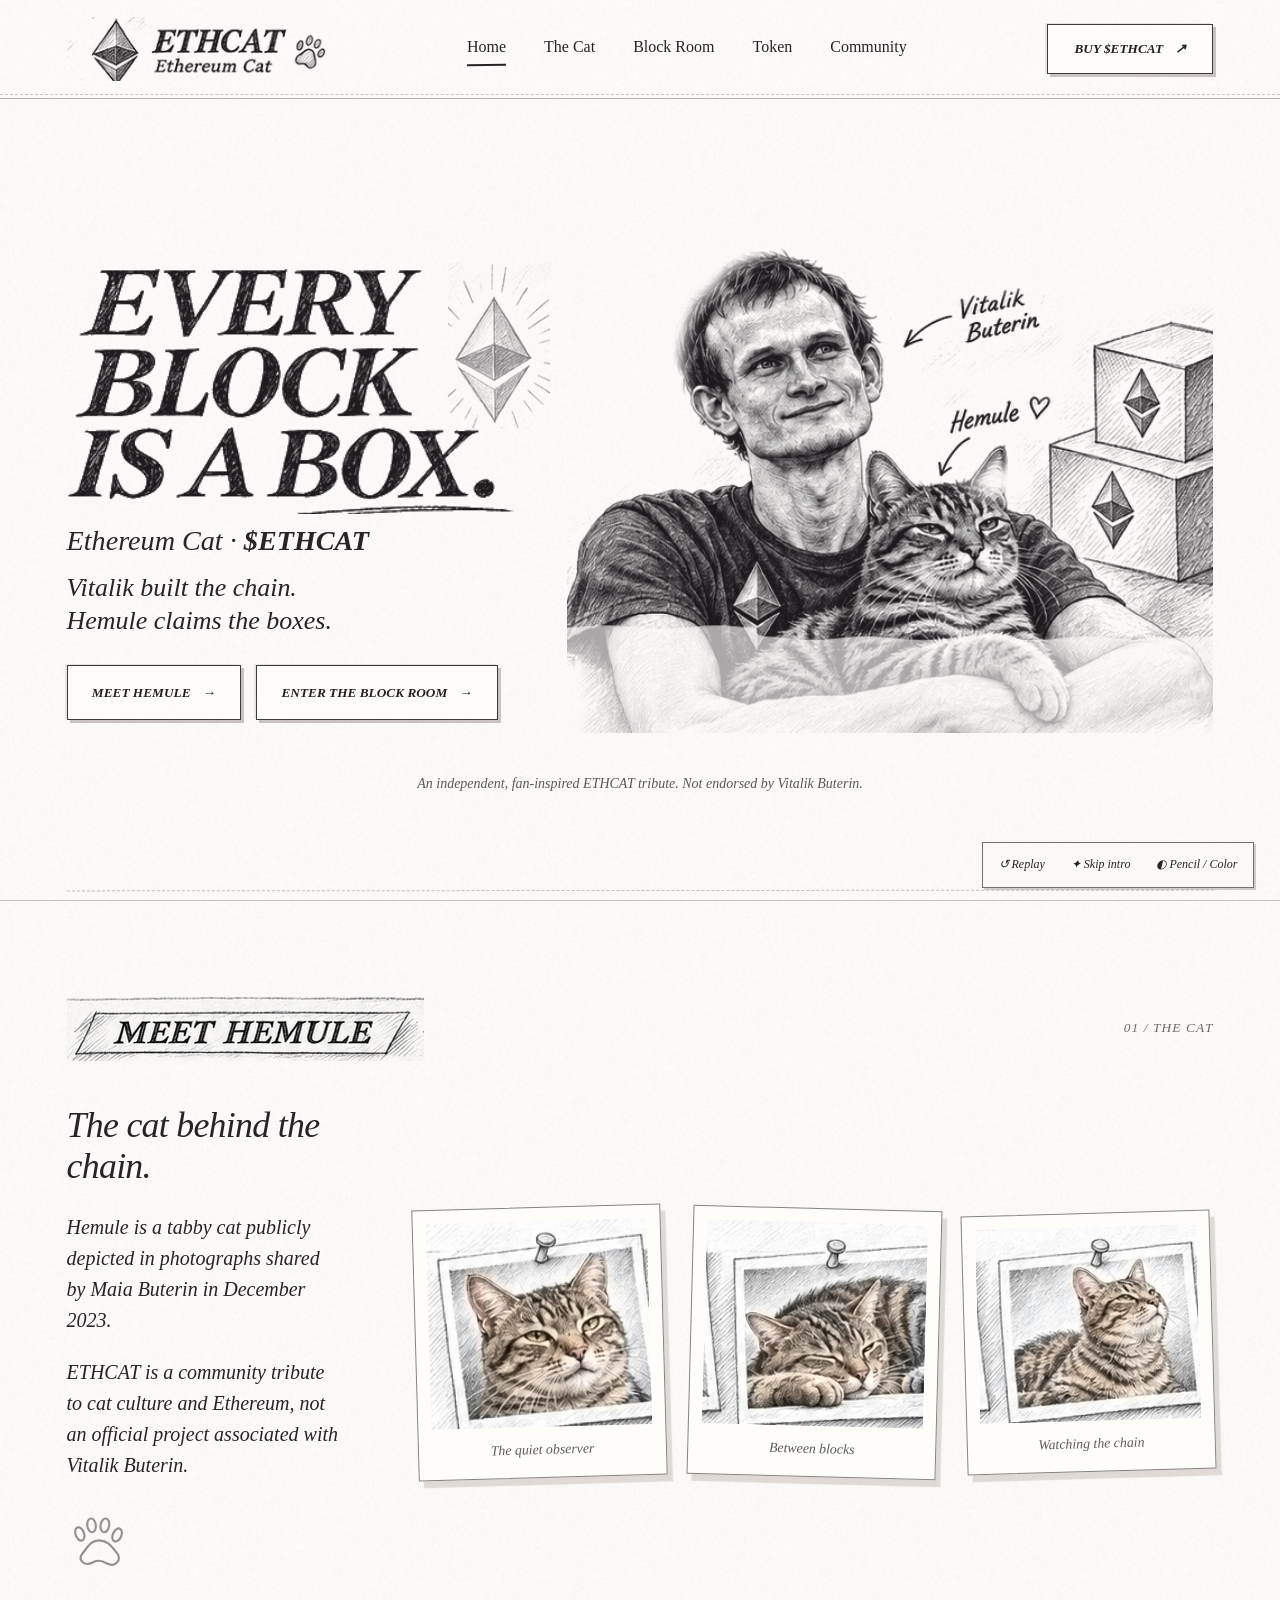
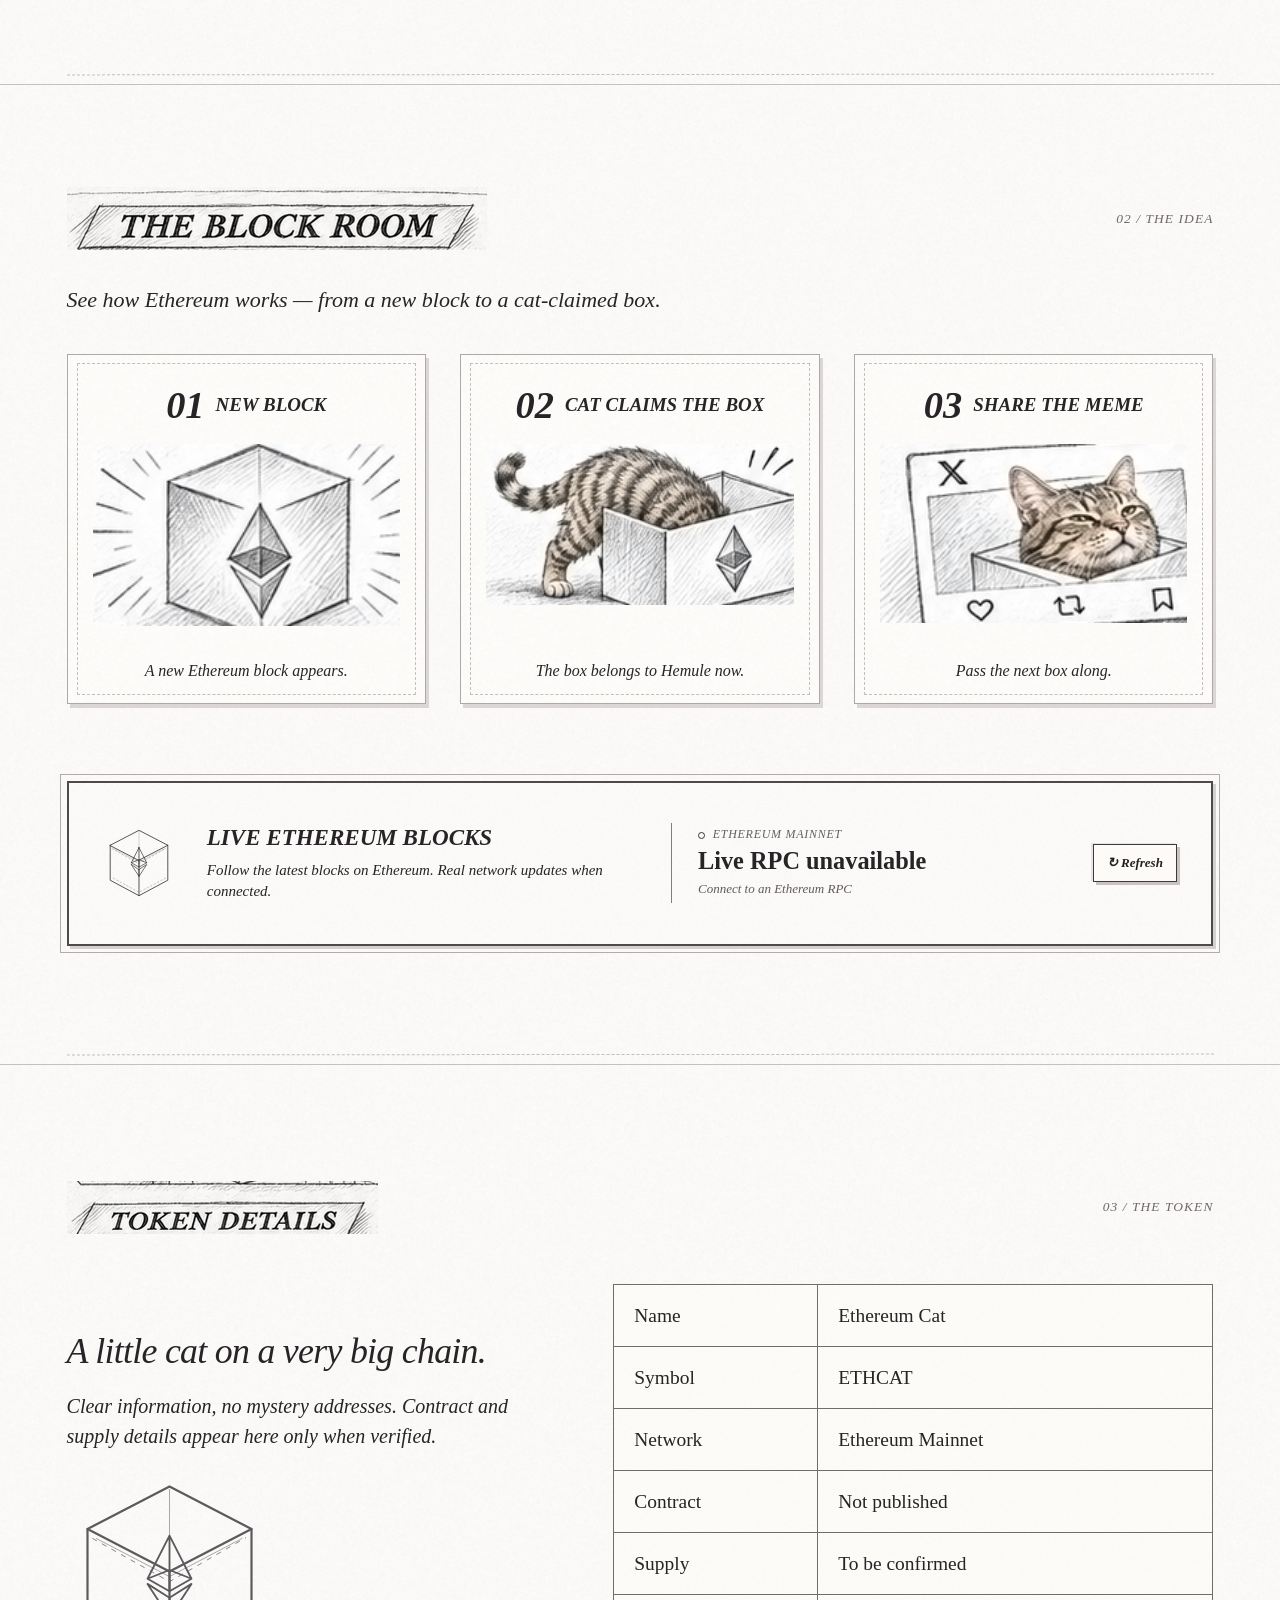
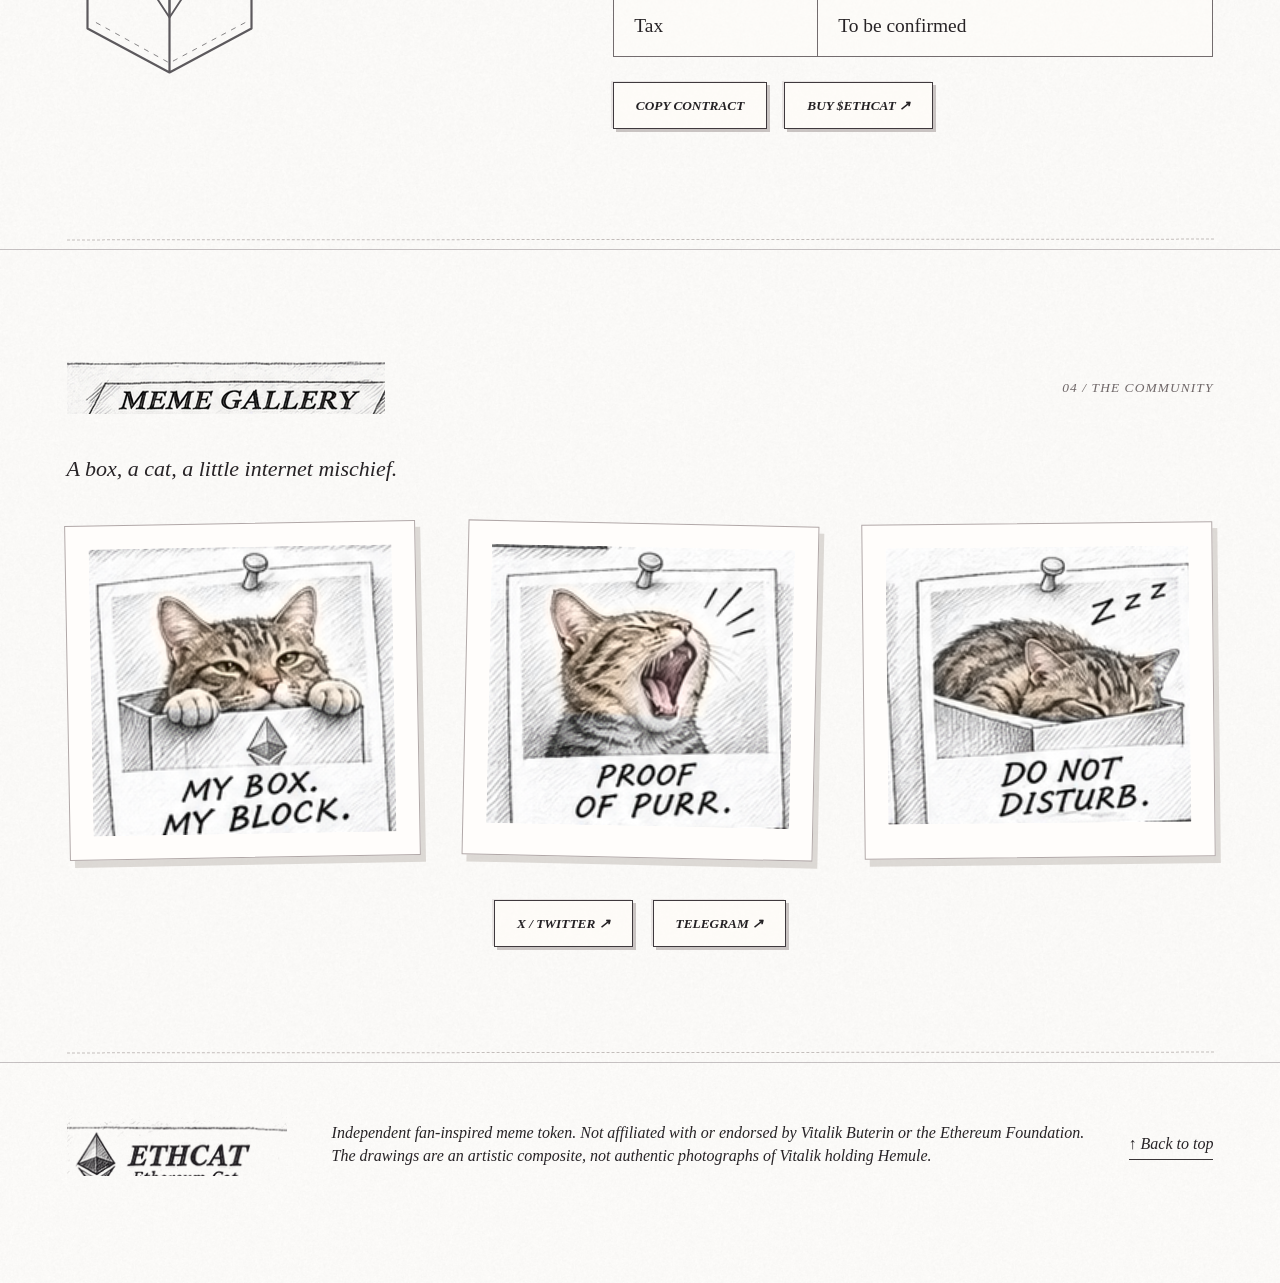
==== index.html @ 543af341 "Publish the ETHCAT site and deploy it with GitHub Pages." ====
<!doctype html>
<html lang="en">
<head>
  <meta charset="utf-8">
  <meta name="viewport" content="width=device-width, initial-scale=1, viewport-fit=cover">
  <meta name="theme-color" content="#f8f7f3">
  <meta name="description" content="Ethereum Cat ($ETHCAT) — Every block is a box. Pencil-drawn Ethereum cat art inspired by Hemule.">
  <title>Ethereum Cat ($ETHCAT) — Every Block Is a Box</title>
  <link rel="icon" type="image/svg+xml" href="./favicon.svg">
  <link rel="preload" as="image" href="./assets/mobile/hero-ink-clean.png">
  <link rel="stylesheet" href="./src/styles.css">
  <script defer src="./src/config.js"></script>
  <script defer src="./src/chain.js"></script>
  <script defer src="./src/animation.js"></script>
  <script defer src="./src/main.js"></script>
</head>
<body>
<a class="skip-link" href="#cat">Skip to content</a>
<div class="toast" id="notice" role="status" aria-live="polite"></div>

<header class="site-header" id="site-header">
  <div class="header-inner">
    <a href="#home" class="site-logo" aria-label="ETHCAT home"><img src="./assets/mobile/header-logo-clean.png" alt="Ethereum Cat, ETHCAT" width="272" height="66"></a>
    <button class="menu-toggle sketch-button" id="menu-toggle" aria-expanded="false" aria-controls="main-nav">Menu <span aria-hidden="true">☰</span></button>
    <nav class="main-nav" id="main-nav" aria-label="Main navigation">
      <a class="nav-link is-current" href="#home" aria-current="page">Home</a>
      <a class="nav-link" href="#cat">The Cat</a>
      <a class="nav-link" href="#block-room">Block Room</a>
      <a class="nav-link" href="#token">Token</a>
      <a class="nav-link" href="#community">Community</a>
    </nav>
    <button class="buy-button sketch-button" data-action="buy">BUY $ETHCAT <span aria-hidden="true">↗</span></button>
  </div>
</header>

<main>
  <section class="hero stage" id="home" aria-labelledby="hero-heading">
    <div class="page-inner hero-inner">
      <div class="hero-copy">
        <h1 class="hero-heading" id="hero-heading"><img class="hero-title-graphic" src="./assets/mobile/hero-title-clean.png" alt="EVERY BLOCK IS A BOX." width="372" height="207" fetchpriority="high"></h1>
        <p class="hero-kicker">Ethereum Cat <span aria-hidden="true">·</span> <strong>$ETHCAT</strong></p>
        <p class="hero-statement">Vitalik built the chain.<br>Hemule claims the boxes.</p>
        <div class="hero-actions">
          <a href="#cat" class="sketch-button hero-cta">MEET HEMULE <span aria-hidden="true">→</span></a>
          <a href="#block-room" class="sketch-button hero-cta">ENTER THE BLOCK ROOM <span aria-hidden="true">→</span></a>
        </div>
      </div>
      <div class="hero-illustration paint-surface" id="hero-illustration" data-colorwash data-ink="./assets/mobile/hero-ink-clean.png" data-color="./assets/mobile/hero-color-clean.png">
        <img class="base-ink" src="./assets/mobile/hero-ink-clean.png" alt="Hand-drawn artistic composition of Vitalik Buterin with Hemule, a tabby cat, surrounded by Ethereum cubes" width="576" height="438" fetchpriority="high">
        <canvas class="ink-animation" aria-hidden="true" width="576" height="438"></canvas>
        <canvas class="color-animation" aria-hidden="true" width="576" height="438"></canvas>
      </div>
      <div class="hero-doodle" aria-hidden="true"><img src="./assets/ui/eth-sigil-clean.png" alt=""></div>
    </div>
    <p class="hero-note">An independent, fan-inspired ETHCAT tribute. Not endorsed by Vitalik Buterin.</p>
  </section>

  <section class="stage meet-stage" id="cat" aria-labelledby="cat-heading">
    <div class="page-inner">
      <div class="section-top">
        <img class="heading-art" src="./assets/ui/ribbon-hemule.png" alt="MEET HEMULE" id="cat-heading" width="357" height="64">
        <span class="section-index">01 / THE CAT</span>
      </div>
      <div class="meet-layout">
        <div class="meet-text">
          <p class="big-copy">The cat behind the chain.</p>
          <p>Hemule is a tabby cat publicly depicted in photographs shared by Maia Buterin in December 2023.</p>
          <p>ETHCAT is a community tribute to cat culture and Ethereum, not an official project associated with Vitalik Buterin.</p>
          <img class="paw-doodle" src="./assets/icons/paw.svg" alt="" aria-hidden="true">
        </div>
        <div class="photo-wall">
          <figure class="sketch-photo tilted-left">
            <div class="paint-pair"><img src="./assets/gallery/hemule-1-ink.png" alt="Hemule-inspired striped cat portrait, drawn in pencil" width="191" height="178" loading="lazy"><img class="fill" src="./assets/gallery/hemule-1-color.png" alt="" aria-hidden="true" loading="lazy"></div>
            <figcaption>The quiet observer</figcaption>
          </figure>
          <figure class="sketch-photo tilted-right">
            <div class="paint-pair"><img src="./assets/gallery/hemule-2-ink.png" alt="Hemule-inspired cat sleeping with paws forward" width="203" height="187" loading="lazy"><img class="fill" src="./assets/gallery/hemule-2-color.png" alt="" aria-hidden="true" loading="lazy"></div>
            <figcaption>Between blocks</figcaption>
          </figure>
          <figure class="sketch-photo tilted-left">
            <div class="paint-pair"><img src="./assets/gallery/hemule-3-ink.png" alt="Hemule-inspired tabby looking into the distance" width="217" height="190" loading="lazy"><img class="fill" src="./assets/gallery/hemule-3-color.png" alt="" aria-hidden="true" loading="lazy"></div>
            <figcaption>Watching the chain</figcaption>
          </figure>
        </div>
      </div>
    </div>
  </section>

  <section class="stage block-stage" id="block-room" aria-labelledby="block-heading">
    <div class="page-inner">
      <div class="section-top">
        <img class="heading-art" src="./assets/ui/ribbon-block.png" alt="THE BLOCK ROOM" id="block-heading" width="420" height="63">
        <span class="section-index">02 / THE IDEA</span>
      </div>
      <p class="section-lead">See how Ethereum works — from a new block to a cat-claimed box.</p>
      <div class="story-grid">
        <article class="story-card">
          <header><span class="step-num">01</span><h3>NEW BLOCK</h3></header>
          <div class="paint-pair story-picture"><img src="./assets/mobile/story-1-ink.png" alt="A fresh Ethereum block, drawn as a cube" width="201" height="119" loading="lazy"><img class="fill" src="./assets/mobile/story-1-color.png" alt="" aria-hidden="true" loading="lazy"></div>
          <p>A new Ethereum block appears.</p>
        </article>
        <article class="story-card">
          <header><span class="step-num">02</span><h3>CAT CLAIMS THE BOX</h3></header>
          <div class="paint-pair story-picture"><img src="./assets/mobile/story-2-ink.png" alt="Hemule-style tabby climbing into a block-shaped box" width="234" height="123" loading="lazy"><img class="fill" src="./assets/mobile/story-2-color.png" alt="" aria-hidden="true" loading="lazy"></div>
          <p>The box belongs to Hemule now.</p>
        </article>
        <article class="story-card">
          <header><span class="step-num">03</span><h3>SHARE THE MEME</h3></header>
          <div class="paint-pair story-picture"><img src="./assets/mobile/story-3-ink.png" alt="Cat-in-a-box illustration inside a social post" width="206" height="120" loading="lazy"><img class="fill" src="./assets/mobile/story-3-color.png" alt="" aria-hidden="true" loading="lazy"></div>
          <p>Pass the next box along.</p>
        </article>
      </div>

      <div class="live-block-sketch" aria-label="Live Ethereum blocks">
        <div class="live-emblem"><img src="./assets/icons/block.svg" alt="" aria-hidden="true"></div>
        <div class="live-description"><h3>LIVE ETHEREUM BLOCKS</h3><p>Follow the latest blocks on Ethereum. Real network updates when connected.</p></div>
        <div class="live-readout" role="status" aria-live="polite"><span class="live-eyebrow"><span id="live-dot" class="status-light" aria-hidden="true"></span> ETHEREUM MAINNET</span><strong id="live-block">Connecting to Ethereum…</strong><span id="live-age" class="live-age">Live data when connected</span></div>
        <button class="sketch-button refresh-button" id="refresh-block" aria-label="Refresh Ethereum block">↻ Refresh</button>
      </div>
    </div>
  </section>

  <section class="stage token-stage" id="token" aria-labelledby="token-heading">
    <div class="page-inner">
      <div class="section-top"><img class="heading-art" src="./assets/ui/ribbon-token.png" alt="TOKEN DETAILS" id="token-heading" width="308" height="64"><span class="section-index">03 / THE TOKEN</span></div>
      <div class="token-layout">
        <div class="token-intro"><p class="big-copy">A little cat on a very big chain.</p><p>Clear information, no mystery addresses. Contract and supply details appear here only when verified.</p><img src="./assets/icons/block.svg" alt="Pencil outline of an Ethereum block" loading="lazy"></div>
        <div class="token-info"><table class="token-table" aria-label="Ethereum Cat token information"><tbody><tr><th>Name</th><td>Ethereum Cat</td></tr><tr><th>Symbol</th><td>ETHCAT</td></tr><tr><th>Network</th><td>Ethereum Mainnet</td></tr><tr><th>Contract</th><td id="contract-value">Not published</td></tr><tr><th>Supply</th><td id="supply-value">To be confirmed</td></tr><tr><th>Tax</th><td id="tax-value">To be confirmed</td></tr></tbody></table>
          <div class="token-buttons"><button class="sketch-button" data-action="copy-contract">COPY CONTRACT</button><button class="sketch-button" data-action="buy">BUY $ETHCAT ↗</button></div>
        </div>
      </div>
    </div>
  </section>

  <section class="stage community-stage" id="community" aria-labelledby="community-heading">
    <div class="page-inner">
      <div class="section-top"><img class="heading-art" src="./assets/ui/ribbon-memes.png" alt="MEME GALLERY" id="community-heading" width="307" height="61"><span class="section-index">04 / THE COMMUNITY</span></div>
      <p class="section-lead">A box, a cat, a little internet mischief.</p>
      <div class="meme-grid">
        <figure class="meme-card"><div class="paint-pair"><img src="./assets/gallery/meme-box-ink.png" alt="My Box. My Block. cat meme" loading="lazy" width="196" height="186"><img class="fill" src="./assets/gallery/meme-box-color.png" alt="" aria-hidden="true" loading="lazy"></div></figure>
        <figure class="meme-card"><div class="paint-pair"><img src="./assets/gallery/meme-purr-ink.png" alt="Proof of Purr. yawning cat meme" loading="lazy" width="205" height="189"><img class="fill" src="./assets/gallery/meme-purr-color.png" alt="" aria-hidden="true" loading="lazy"></div></figure>
        <figure class="meme-card"><div class="paint-pair"><img src="./assets/gallery/meme-nap-ink.png" alt="Do Not Disturb. cat sleeping in box meme" loading="lazy" width="208" height="190"><img class="fill" src="./assets/gallery/meme-nap-color.png" alt="" aria-hidden="true" loading="lazy"></div></figure>
      </div>
      <div class="community-actions"><button class="sketch-button" data-action="social" data-network="X">X / TWITTER ↗</button><button class="sketch-button" data-action="social" data-network="Telegram">TELEGRAM ↗</button></div>
    </div>
  </section>
</main>

<footer class="site-footer"><div class="page-inner footer-inner"><img src="./assets/mobile/footer-logo-clean.png" width="226" height="65" alt="ETHCAT Ethereum Cat"><p>Independent fan-inspired meme token. Not affiliated with or endorsed by Vitalik Buterin or the Ethereum Foundation. The drawings are an artistic composite, not authentic photographs of Vitalik holding Hemule.</p><button class="back-top" onclick="window.scrollTo({top:0,behavior:'smooth'})">↑ Back to top</button></div></footer>

<div class="animation-controls" id="animation-controls" aria-label="Artwork animation controls"><button id="replay" title="Replay pencil drawing and gradual color filling">↺ Replay</button><button id="skip" title="Display complete coloring">✦ Skip intro</button><button id="compare" title="Toggle pencil-only and colored artwork">◐ Pencil / Color</button></div>
<div class="sr-only" id="a11y-status" role="status" aria-live="polite"></div>
</body>
</html>
---- src/styles.css ----
:root{--paper:#f9f8f4;--white:#fffdf8;--ink:#272326;--soft:#5d575a;--line:#4d4649;--hair:#c6bec0;--margin:clamp(22px,5.2vw,100px);--safe-bottom:env(safe-area-inset-bottom,0px);color-scheme:light}
*,*::before,*::after{box-sizing:border-box}
html{scroll-behavior:smooth;scroll-padding-top:100px}
body{margin:0;min-width:320px;background:var(--paper);color:var(--ink);overflow-x:hidden;font-family:Georgia,'Times New Roman',serif}
button,a{-webkit-tap-highlight-color:transparent}button{cursor:pointer}a{color:inherit;text-decoration:none}
button:focus-visible,a:focus-visible{outline:2px dashed #2f2d2c;outline-offset:4px}
img{max-width:100%;height:auto}button{font-family:inherit}.sr-only{position:absolute!important;width:1px!important;height:1px!important;padding:0!important;margin:-1px!important;overflow:hidden!important;clip:rect(0,0,0,0)!important;white-space:nowrap!important;border:0!important}
.skip-link{position:fixed;left:8px;top:-70px;background:white;padding:12px 20px;z-index:200}.skip-link:focus{top:8px}
.page-inner{width:100%;max-width:1800px;padding-inline:var(--margin);margin-inline:auto}
.site-header{position:sticky;top:0;z-index:30;width:100%;background:#fbfaf6 url('../assets/texture/paper.png') repeat;background-size:430px;border-bottom:1px solid #6f67687d;box-shadow:0 2px 0 #faf9f6}
.site-header::after{content:"";position:absolute;bottom:3px;left:0;right:0;border-bottom:1px dashed #a49b9c88;pointer-events:none}
.header-inner{display:grid;grid-template-columns:minmax(192px,260px) minmax(0,1fr) auto;gap:clamp(12px,2.1vw,34px);align-items:center;min-height:98px;padding:10px var(--margin);max-width:1800px;margin-inline:auto}
.site-logo{display:flex;align-items:center;max-width:260px}.site-logo img{display:block;width:100%;max-height:80px;object-fit:contain;mix-blend-mode:multiply}
.main-nav{display:flex;align-items:center;justify-content:center;gap:clamp(18px,2.5vw,50px);height:100%;white-space:nowrap}
.nav-link{position:relative;display:inline-flex;align-items:center;justify-content:center;padding:18px 3px 21px;font-size:clamp(16px,1.25vw,23px);line-height:1.05;font-weight:normal;font-style:normal;transition:color .2s}
.nav-link::after{content:"";position:absolute;left:7%;right:7%;bottom:11px;height:2px;background:var(--ink);transform:scaleX(0) rotate(-1deg);transform-origin:center;transition:transform .18s}
.nav-link:hover::after,.nav-link:focus-visible::after,.nav-link.is-current::after{transform:scaleX(1) rotate(-1deg)}
.nav-link.is-current{font-weight:normal}
.sketch-button{display:inline-flex;justify-content:center;align-items:center;gap:12px;min-height:47px;padding:12px 22px;color:#242124;background:#fffdf8b5;border:1.6px solid #3f393d;box-shadow:3px 3px 0 #ada5a4a1,-2px -1px 0 #c4bcbc57;white-space:nowrap;text-align:center;text-decoration:none;font:bold italic clamp(13px,1.04vw,18px)/1.15 Georgia,'Times New Roman',serif;transition:transform .16s,box-shadow .16s,background .16s}
.sketch-button:hover{background:#f0ede6;transform:translate(-1px,-2px);box-shadow:4px 5px 0 #ada5a4a1}.sketch-button:active{transform:translate(2px,2px);box-shadow:0 0 0 #ada5a4a1}
.buy-button{min-width:clamp(160px,13vw,225px);min-height:50px}.menu-toggle{display:none}
.stage{position:relative;width:100%;background:#f9f8f4 url('../assets/texture/paper.png') repeat;background-size:clamp(300px,38vw,670px);border-bottom:1px solid #7970736a;isolation:isolate}
.stage::after{content:"";pointer-events:none;position:absolute;bottom:8px;left:var(--margin);right:var(--margin);height:2px;border-top:1px dashed #aaa2a0ad;transform:rotate(-.04deg)}
.hero{min-height:clamp(620px,calc(100svh - 98px),900px);display:flex;flex-direction:column;justify-content:center}
.hero-inner{min-height:600px;display:grid;grid-template-columns:minmax(340px,.84fr) minmax(0,1.16fr);align-items:center;gap:clamp(16px,2.5vw,65px);position:relative;padding-block:64px 36px}
.hero-copy{z-index:3;max-width:660px;align-self:center}.hero-title-graphic{width:min(100%,560px);height:auto;mix-blend-mode:multiply;display:block}
.hero-kicker{margin:10px 0 14px;font:italic clamp(24px,2.2vw,38px)/1.2 Georgia,serif;white-space:nowrap}
.hero-statement{margin:0 0 28px;font:italic clamp(22px,2.03vw,35px)/1.26 Georgia,serif}
.hero-actions{display:flex;flex-wrap:wrap;gap:15px;align-items:center}.hero-cta{min-height:55px;padding-inline:clamp(17px,1.9vw,31px)}
.hero-illustration{position:relative;width:100%;max-width:780px;margin-left:auto;aspect-ratio:576/438;align-self:center;isolation:isolate;overflow:hidden;mask-image:linear-gradient(90deg,transparent 0%,black 5%,black 97%,transparent 100%);-webkit-mask-image:linear-gradient(90deg,transparent 0%,black 5%,black 97%,transparent 100%)}
.hero-illustration .base-ink,.hero-illustration canvas{position:absolute;inset:0;width:100%;height:100%;object-fit:fill;display:block;mix-blend-mode:multiply}.hero-illustration canvas{z-index:2;pointer-events:none;mix-blend-mode:normal}.hero-illustration .ink-animation{z-index:1}.hero-illustration.is-drawing .base-ink{opacity:.36}.hero-illustration:not(.is-drawing) .ink-animation{opacity:0}.hero-illustration.pencil-only .color-animation{opacity:0}
.hero-doodle{position:absolute;z-index:0;pointer-events:none;left:33%;top:13%;width:clamp(65px,8vw,145px);opacity:.7}.hero-doodle img{mix-blend-mode:multiply}
.hero-note{text-align:center;margin:0 auto 32px;padding-inline:20px;font:italic 14px/1.5 Georgia,serif;color:#5f5757}
.section-top{display:flex;align-items:center;justify-content:space-between;gap:20px;min-height:85px;margin-bottom:34px}
.heading-art{display:block;object-fit:contain;object-position:left center;width:auto;max-height:80px;max-width:min(600px,73%);mix-blend-mode:multiply}
.section-index{font:italic clamp(13px,1.05vw,17px)/1.2 Georgia,serif;letter-spacing:.08em;color:#6f6768;white-space:nowrap}
.big-copy{font:italic clamp(29px,2.8vw,45px)/1.15 Georgia,serif!important;letter-spacing:-.02em}
.meet-stage{min-height:clamp(640px,73svh,910px);display:flex;align-items:center}.meet-stage>.page-inner{padding-block:85px 105px}
.meet-layout{display:grid;grid-template-columns:minmax(245px,.78fr) minmax(0,2.25fr);gap:clamp(34px,5.6vw,105px);align-items:center}
.meet-text p{margin:0 0 21px;max-width:440px;font:italic clamp(20px,1.48vw,27px)/1.55 Georgia,serif}.meet-text p.big-copy{margin-bottom:25px}.paw-doodle{width:64px;opacity:.5;margin-top:9px}
.photo-wall{display:grid;grid-template-columns:repeat(3,minmax(0,1fr));align-items:center;gap:clamp(15px,2vw,40px);width:100%}
.sketch-photo{margin:0;padding:13px 13px 18px;background:#fffdfa;border:1px solid #888184;box-shadow:5px 7px 1px #c2b8b17a,0 0 0 2px #fffefa inset;transition:transform .25s}.sketch-photo.tilted-left{transform:rotate(-1.6deg)}.sketch-photo.tilted-right{transform:rotate(1.5deg)}.sketch-photo:hover{transform:rotate(0) translateY(-7px)}.sketch-photo figcaption{text-align:center;margin-top:14px;color:#5f5b5a;font:italic clamp(13px,1.08vw,18px)/1.3 Georgia,serif}
.paint-pair{position:relative;width:100%;overflow:hidden;isolation:isolate}.paint-pair>img{display:block;width:100%;height:auto;object-fit:contain}.paint-pair>img.fill{position:absolute;inset:0;height:100%;clip-path:inset(0 100% 0 0);transition:clip-path 1.75s cubic-bezier(.18,.65,.28,1)}.paint-pair.revealed>img.fill{clip-path:inset(0 0 0 0)}
.block-stage{min-height:850px}.block-stage>.page-inner{padding-block:91px 118px}.section-lead{margin:-10px 0 38px;max-width:950px;font:italic clamp(20px,1.72vw,29px)/1.38 Georgia,serif}
.story-grid{display:grid;grid-template-columns:repeat(3,minmax(0,1fr));gap:clamp(20px,2.7vw,49px)}
.story-card{position:relative;min-width:0;min-height:350px;padding:25px 25px 20px;background:#fffdfa4d;border:1px solid #847d7fa6;box-shadow:3px 4px 0 #b7afb079;display:flex;flex-direction:column;justify-content:flex-start;align-items:center;text-align:center}
.story-card::after{content:"";position:absolute;left:9px;right:9px;top:8px;bottom:8px;border:1px dashed #a8a1a2aa;pointer-events:none}
.story-card header{position:relative;z-index:1;display:flex;align-items:center;justify-content:center;gap:11px;min-height:50px;width:100%}
.story-card .step-num{font:italic bold clamp(30px,3vw,47px)/1 Georgia,serif}.story-card h3{font:italic bold clamp(17px,1.48vw,25px)/1.12 Georgia,serif;margin:0}
.story-picture{width:min(100%,330px);margin:14px auto 8px}.story-card p{margin:auto 0 0;font:italic clamp(16px,1.23vw,21px)/1.4 Georgia,serif}
.live-block-sketch{margin-top:clamp(54px,6vw,105px);width:100%;padding:26px clamp(24px,2.7vw,48px);min-height:165px;display:grid;grid-template-columns:auto minmax(210px,1fr) minmax(240px,.9fr) auto;gap:clamp(14px,2.5vw,38px);align-items:center;border:2px solid #4f494c;outline:1px solid #b2aaac;outline-offset:6px;background:#fffdf8 url('../assets/texture/paper.png') repeat;background-size:260px;box-shadow:3px 3px 0 #9a969266}
.live-emblem img{width:clamp(56px,5.6vw,90px);display:block;filter:grayscale(1)}.live-description h3{font:italic bold clamp(21px,1.8vw,30px)/1.2 Georgia,serif;margin:0 0 9px}.live-description p{margin:0;font:italic clamp(15px,1.14vw,20px)/1.4 Georgia,serif;max-width:560px}
.live-readout{border-left:1px solid #867c7e;padding:4px 15px 5px clamp(19px,2vw,38px);display:flex;flex-direction:column;gap:6px;align-items:flex-start;min-width:0}.live-eyebrow{font:italic 12px/1.2 Georgia,serif;letter-spacing:.06em;color:#665f61}.status-light{display:inline-block;width:7px;height:7px;border:1.5px solid #393236;border-radius:50%;vertical-align:middle;background:transparent;margin-right:4px}.status-light.online{background:#373136}.live-readout strong{font:bold clamp(20px,1.9vw,32px)/1.15 Georgia,serif;overflow-wrap:anywhere}.live-age{font:italic clamp(13px,1vw,16px)/1.3 Georgia,serif;color:#625a5c}.refresh-button{min-height:38px;padding:9px 13px;font-size:13px}
.token-stage{min-height:700px;display:flex;align-items:center}.token-stage>.page-inner{padding-block:100px 120px}.token-layout{display:grid;grid-template-columns:minmax(230px,.85fr) minmax(430px,1.15fr);gap:clamp(35px,8vw,160px);align-items:center}.token-intro{max-width:590px}.token-intro p{font:italic clamp(20px,1.45vw,27px)/1.5 Georgia,serif;margin:0 0 18px}.token-intro img{display:block;margin-top:26px;width:min(100%,205px);mix-blend-mode:multiply;opacity:.75}
.token-info{min-width:0}.token-table{width:100%;border:1.7px solid #4f484a;border-collapse:collapse;background:#fffefa80;font-size:clamp(17px,1.52vw,25px);line-height:1.3}.token-table th,.token-table td{border:1px solid #736c6e;padding:clamp(15px,1.4vw,24px) clamp(14px,1.6vw,28px);text-align:left}.token-table th{font-weight:400;width:34%}.token-table td{overflow-wrap:anywhere}.token-buttons{display:flex;flex-wrap:wrap;gap:17px;margin-top:25px}
.community-stage{min-height:750px}.community-stage>.page-inner{padding-block:95px 115px}.meme-grid{display:grid;grid-template-columns:repeat(3,minmax(0,1fr));gap:clamp(24px,3.7vw,70px);max-width:1420px;margin:38px auto 36px}.meme-card{margin:0;padding:clamp(12px,1.8vw,26px);background:#fffdfb;border:1px solid #b1a8a8;box-shadow:5px 7px 0 #c0b9b480;transform:rotate(-1deg)}.meme-card:nth-child(2){transform:rotate(1.2deg)}.meme-card:nth-child(3){transform:rotate(-.6deg)}.meme-card .paint-pair{width:100%}.community-actions{display:flex;flex-wrap:wrap;justify-content:center;gap:20px;margin-top:42px}
.site-footer{background:#faf8f5 url('../assets/texture/paper.png') repeat;background-size:440px;min-height:160px}.footer-inner{display:grid;grid-template-columns:230px 1fr auto;align-items:center;gap:35px;padding-block:42px 100px}.footer-inner img{mix-blend-mode:multiply;max-width:220px}.footer-inner p{max-width:860px;font:italic 16px/1.45 Georgia,serif}.back-top{border:0;border-bottom:1px solid #3b3638;background:transparent;padding:6px 0;color:var(--ink);font:italic 16px/1.2 Georgia,serif;white-space:nowrap}
.animation-controls{position:fixed;z-index:40;right:clamp(10px,2vw,35px);bottom:calc(12px + var(--safe-bottom));display:flex;gap:2px;padding:4px;border:1px solid #766e6d;background:#faf9f5f5;box-shadow:2px 2px 0 #9d959274;max-width:calc(100vw - 20px)}.animation-controls button{border:0;background:transparent;color:var(--ink);padding:10px 12px;font:italic clamp(12px,.9vw,15px)/1.3 Georgia,serif;white-space:nowrap}.animation-controls button:hover{background:#eeeae5;text-decoration:underline}
.toast{position:fixed;z-index:60;left:50%;bottom:calc(75px + var(--safe-bottom));transform:translate(-50%,15px);padding:12px 17px;max-width:min(600px,93vw);color:var(--ink);background:var(--white);border:1px solid var(--ink);box-shadow:3px 3px 0 #79707155;opacity:0;pointer-events:none;transition:transform .2s,opacity .2s;font:16px/1.35 Georgia,serif}.toast.visible{opacity:1;transform:translate(-50%,0)}
@media(max-width:1199px){.header-inner{grid-template-columns:190px 1fr auto;padding-inline:clamp(20px,3.5vw,55px);gap:12px}.main-nav{gap:clamp(12px,1.8vw,29px)}.nav-link{font-size:17px}.buy-button{min-width:135px;padding-inline:12px}.hero-inner{grid-template-columns:minmax(300px,.9fr) 1.1fr}.hero-statement{font-size:22px}.meet-layout{grid-template-columns:1fr;gap:34px}.meet-text{display:flex;flex-wrap:wrap;align-items:center;gap:12px 35px}.meet-text p{flex:1 1 280px;margin-bottom:7px}.meet-text .big-copy{flex:1 0 100%}.photo-wall{max-width:1030px}.live-block-sketch{grid-template-columns:65px minmax(230px,1fr) minmax(230px,1fr);gap:22px}.refresh-button{grid-column:3;justify-self:start}.token-layout{gap:35px}}
@media(max-width:899px){html{scroll-padding-top:78px}.header-inner{display:grid;grid-template-columns:minmax(135px,1fr) auto auto;min-height:76px;gap:12px;padding:7px 20px}.site-logo{max-width:200px}.site-logo img{max-height:65px}.menu-toggle{display:inline-flex;min-height:36px;padding:7px 12px;font-size:13px;grid-column:2}.buy-button{grid-column:3;min-width:unset;min-height:38px;font-size:12px;padding:8px 11px}.main-nav{display:none;position:absolute;top:100%;left:0;right:0;background:var(--white);border-bottom:1px solid #4f4748;box-shadow:0 7px 10px #4442;padding:14px 24px 20px;flex-direction:column;gap:2px;align-items:stretch}.main-nav.menu-open{display:flex}.nav-link{justify-content:flex-start;font-size:20px;padding:12px 8px}.nav-link::after{left:7px;right:auto;width:75px;bottom:5px;transform-origin:left}.hero{min-height:unset}.hero-inner{grid-template-columns:1fr;gap:0;padding-top:42px;min-height:unset}.hero-copy{width:100%;max-width:640px;margin:auto}.hero-title-graphic{width:min(100%,510px)}.hero-kicker{font-size:25px}.hero-statement{font-size:24px}.hero-illustration{max-width:700px;margin:20px auto 5px}.hero-doodle{display:none}.hero-note{margin-top:10px}.meet-stage>.page-inner,.block-stage>.page-inner,.token-stage>.page-inner,.community-stage>.page-inner{padding-block:68px 88px}.section-top{margin-bottom:25px}.meet-text{display:block}.meet-text p{max-width:800px}.photo-wall{gap:15px}.photo-wall figcaption{font-size:13px}.story-grid{gap:15px}.story-card{padding:20px 12px;min-height:270px}.story-card h3{font-size:15px}.story-card .step-num{font-size:28px}.story-picture{margin:12px 0}.story-card p{font-size:15px}.live-block-sketch{grid-template-columns:52px minmax(0,1fr);gap:15px}.live-description{min-width:0}.live-readout{grid-column:2;border-left:0;border-top:1px dashed #b0a7a9;padding:13px 0 0}.refresh-button{grid-column:2}.token-layout{grid-template-columns:1fr;gap:25px}.token-intro img{max-width:250px}.token-info{max-width:900px}.meme-grid{gap:12px}}
@media(max-width:599px){:root{--margin:19px}html{scroll-padding-top:69px}.header-inner{min-height:67px;padding:6px 13px;grid-template-columns:minmax(96px,1fr) auto auto;gap:7px}.site-logo{max-width:150px}.site-logo img{max-height:50px}.buy-button{padding:7px 8px;font-size:10px;min-height:33px}.menu-toggle{padding:7px 9px;font-size:11px;min-height:33px}.hero-inner{padding-top:30px}.hero-title-graphic{max-width:350px}.hero-kicker{font-size:21px}.hero-statement{font-size:20px}.hero-actions{gap:10px}.hero-cta{padding:11px 12px;min-height:43px;font-size:12px;white-space:normal}.hero-illustration{margin-top:25px;width:calc(100% + 24px);max-width:none;margin-left:-12px}.hero-note{font-size:11px;margin:2px 0 27px}.section-top{min-height:55px;margin-bottom:19px;gap:8px}.heading-art{max-height:60px;max-width:80%}.section-index{font-size:10px}.meet-stage>.page-inner,.block-stage>.page-inner,.token-stage>.page-inner,.community-stage>.page-inner{padding-block:54px 72px}.meet-text p{font-size:17px;line-height:1.55}.big-copy{font-size:28px!important}.paw-doodle{width:45px}.photo-wall{grid-template-columns:repeat(2,minmax(0,1fr));gap:20px 14px}.sketch-photo{padding:8px 8px 12px}.sketch-photo:nth-child(3){grid-column:1 / -1;width:60%;max-width:230px;justify-self:center}.sketch-photo figcaption{font-size:12px;margin-top:9px}.section-lead{font-size:18px;margin:0 0 23px}.story-grid{grid-template-columns:1fr;gap:24px}.story-card{min-height:unset;max-width:520px;margin-inline:auto;width:100%;padding:21px 16px 25px}.story-card h3{font-size:19px}.story-card .step-num{font-size:31px}.story-picture{width:min(100%,305px);margin:12px 0 16px}.story-card p{font-size:17px}.live-block-sketch{margin-top:50px;padding:19px 17px;grid-template-columns:45px 1fr;outline-offset:3px}.live-emblem img{width:45px}.live-description h3{font-size:19px}.live-description p{font-size:15px}.live-readout strong{font-size:23px}.live-age{font-size:14px}.token-intro p{font-size:18px}.token-intro img{display:none}.token-table{font-size:16px}.token-table th,.token-table td{padding:15px 12px}.meme-grid{grid-template-columns:1fr;max-width:380px;gap:29px;padding-inline:17px}.meme-card{padding:14px}.community-actions{gap:11px}.footer-inner{grid-template-columns:1fr;gap:10px;padding-block:35px 120px}.footer-inner img{width:180px}.footer-inner p{font-size:14px}.animation-controls{left:50%;right:auto;transform:translateX(-50%);bottom:calc(8px + var(--safe-bottom));width:max-content}.animation-controls button{font-size:11px;padding:10px 8px}}
@media(prefers-reduced-motion:reduce){html{scroll-behavior:auto}*,*::before,*::after{animation-duration:.01ms!important;transition-duration:.01ms!important}.hero-illustration.is-drawing .base-ink{opacity:1}}
/* On narrow phones, hide the decorative section index rather than letting
   its no-wrap text push the page beyond the viewport. */
@media(max-width:599px){.section-index{display:none}.heading-art{max-width:100%}}

.hero-heading{margin:0;line-height:1}

/* Final art repair: all hero layers are transparent silhouettes, not paper-backed rectangles. */
.hero-illustration{-webkit-mask-image:none!important;mask-image:none!important;overflow:visible}
.hero-illustration .base-ink{mix-blend-mode:normal!important}
.hero-title-graphic,.site-logo img,.hero-doodle img,.footer-inner img{mix-blend-mode:normal!important}
.hero-doodle{opacity:.56;left:35%;top:15%}
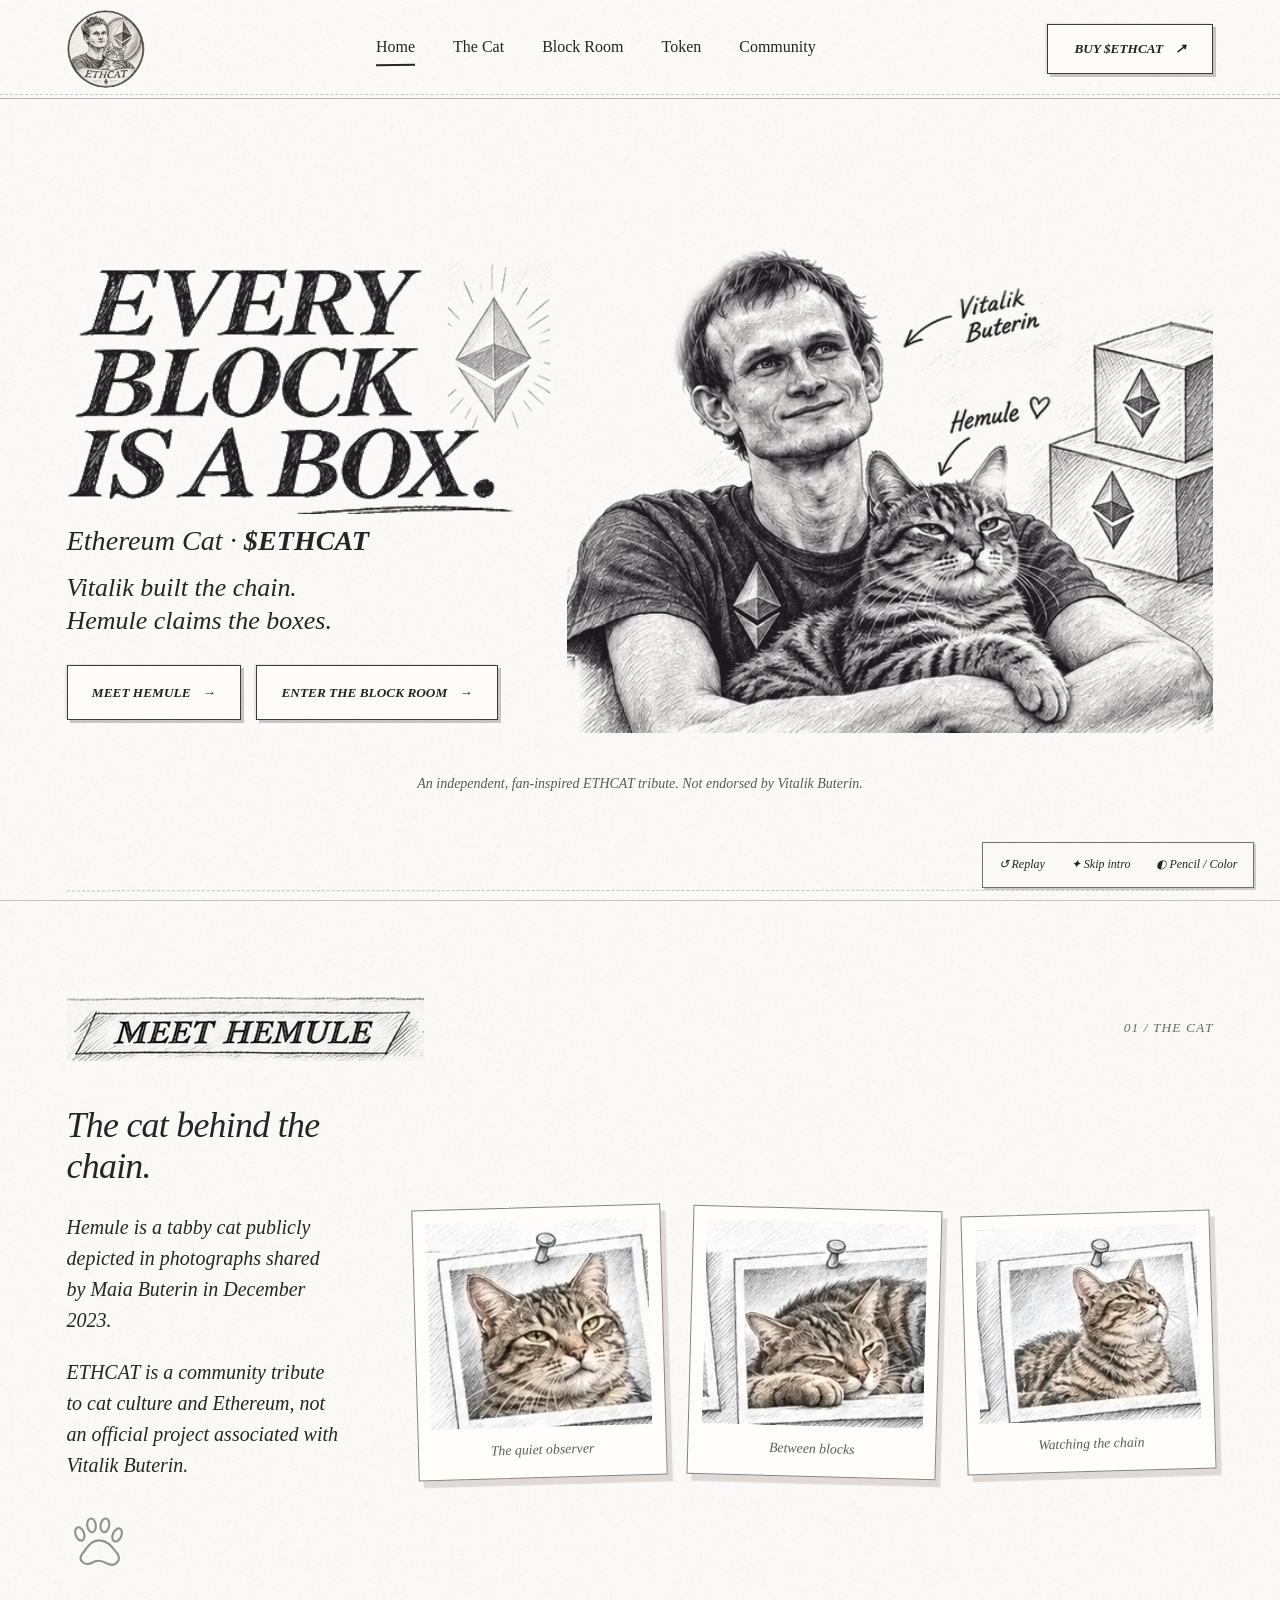
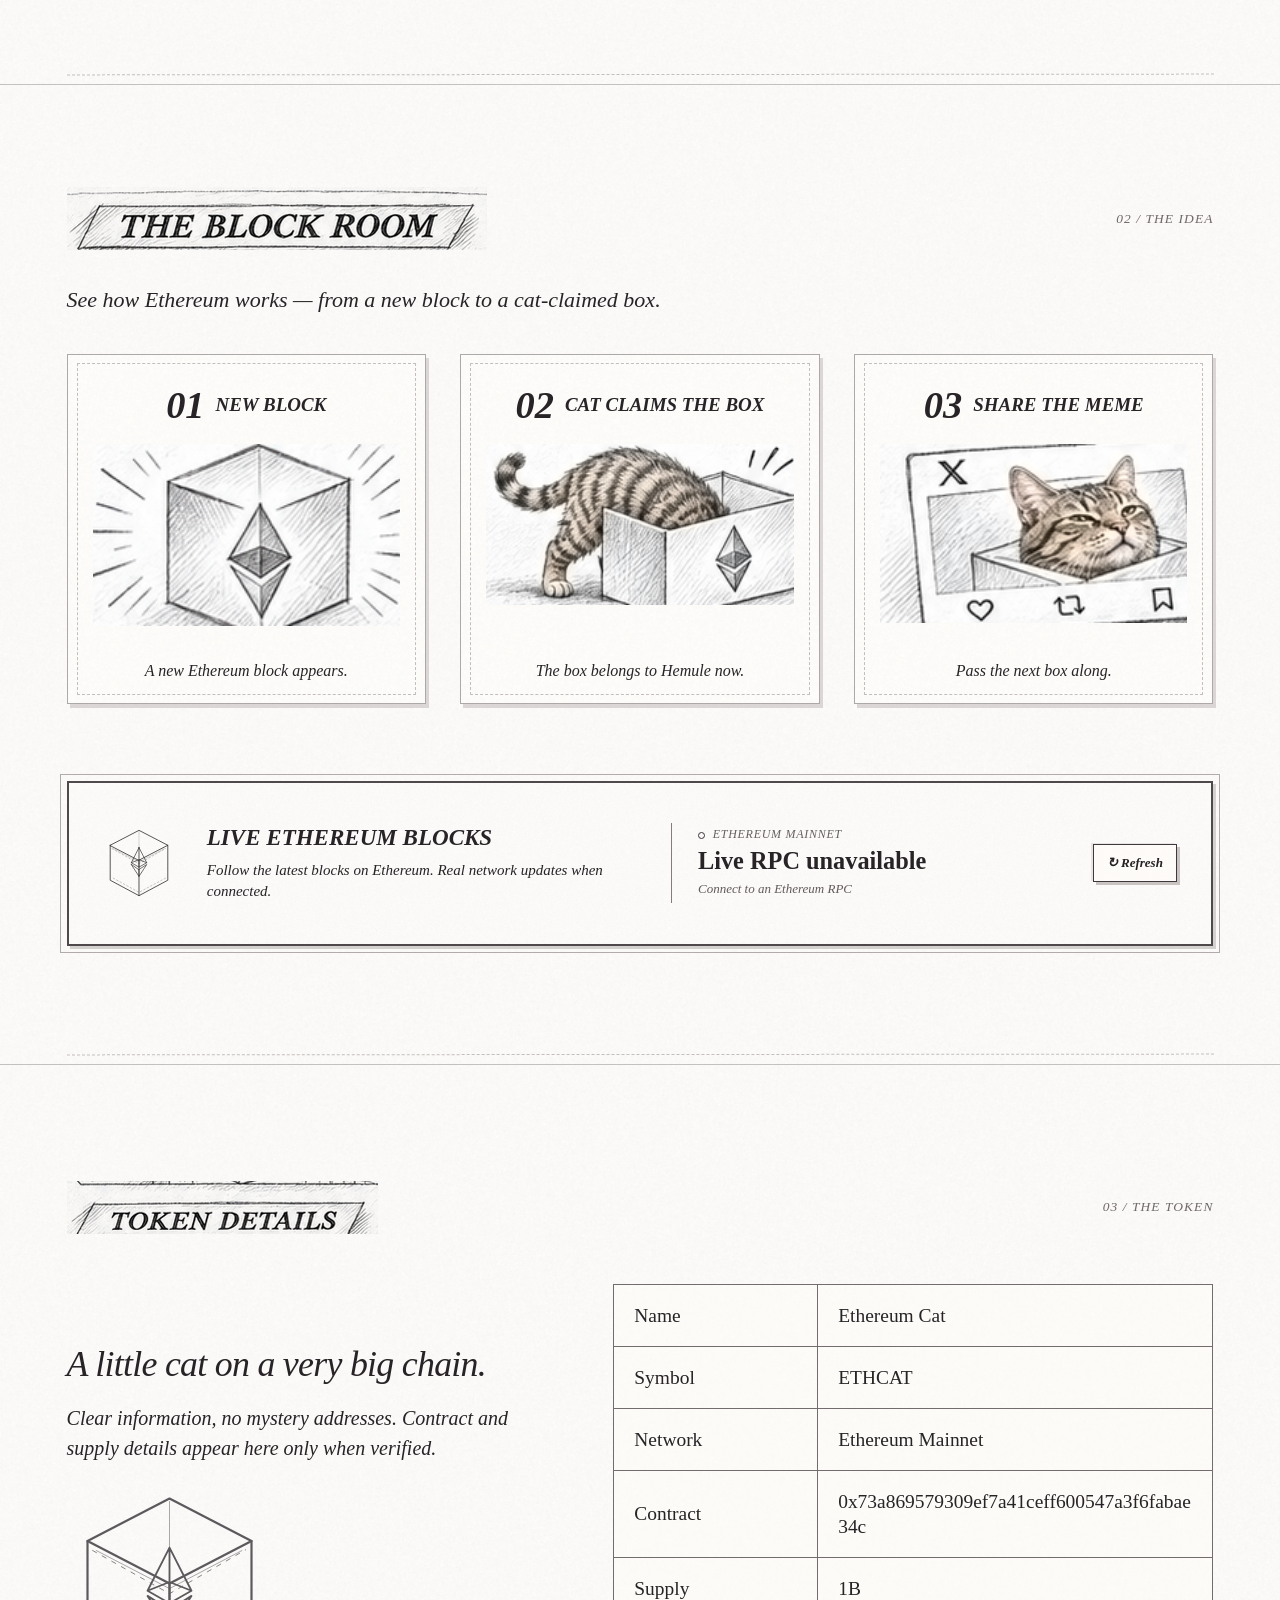
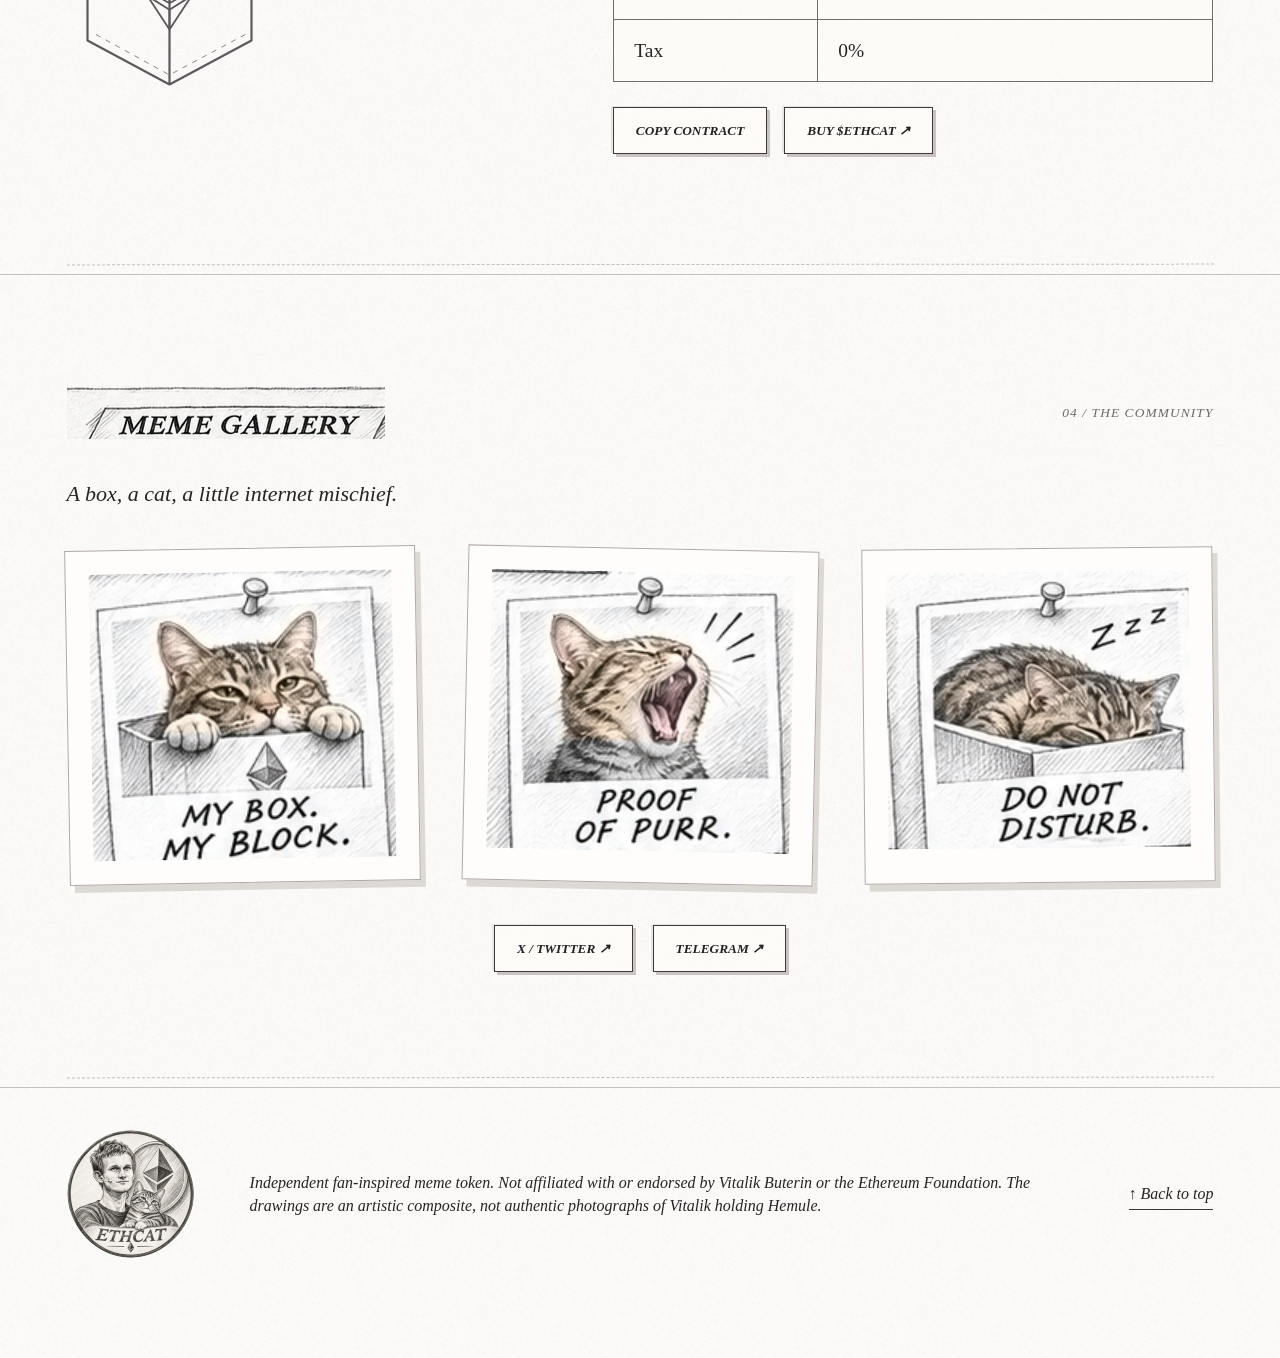
==== commit e7595506: "Show the ETHCAT coin logo with a 1B supply and 0% tax." ====
--- a/index.html
+++ b/index.html
@@ -20,7 +20,7 @@
 
 <header class="site-header" id="site-header">
   <div class="header-inner">
-    <a href="#home" class="site-logo" aria-label="ETHCAT home"><img src="./assets/mobile/header-logo-clean.png" alt="Ethereum Cat, ETHCAT" width="272" height="66"></a>
+    <a href="#home" class="site-logo" aria-label="ETHCAT home"><img src="./assets/ui/logo.png" alt="ETHCAT" width="512" height="512"></a>
     <button class="menu-toggle sketch-button" id="menu-toggle" aria-expanded="false" aria-controls="main-nav">Menu <span aria-hidden="true">☰</span></button>
     <nav class="main-nav" id="main-nav" aria-label="Main navigation">
       <a class="nav-link is-current" href="#home" aria-current="page">Home</a>
@@ -125,7 +125,7 @@
       <div class="section-top"><img class="heading-art" src="./assets/ui/ribbon-token.png" alt="TOKEN DETAILS" id="token-heading" width="308" height="64"><span class="section-index">03 / THE TOKEN</span></div>
       <div class="token-layout">
         <div class="token-intro"><p class="big-copy">A little cat on a very big chain.</p><p>Clear information, no mystery addresses. Contract and supply details appear here only when verified.</p><img src="./assets/icons/block.svg" alt="Pencil outline of an Ethereum block" loading="lazy"></div>
-        <div class="token-info"><table class="token-table" aria-label="Ethereum Cat token information"><tbody><tr><th>Name</th><td>Ethereum Cat</td></tr><tr><th>Symbol</th><td>ETHCAT</td></tr><tr><th>Network</th><td>Ethereum Mainnet</td></tr><tr><th>Contract</th><td id="contract-value">Not published</td></tr><tr><th>Supply</th><td id="supply-value">To be confirmed</td></tr><tr><th>Tax</th><td id="tax-value">To be confirmed</td></tr></tbody></table>
+        <div class="token-info"><table class="token-table" aria-label="Ethereum Cat token information"><tbody><tr><th>Name</th><td>Ethereum Cat</td></tr><tr><th>Symbol</th><td>ETHCAT</td></tr><tr><th>Network</th><td>Ethereum Mainnet</td></tr><tr><th>Contract</th><td id="contract-value">Not published</td></tr><tr><th>Supply</th><td id="supply-value">1B</td></tr><tr><th>Tax</th><td id="tax-value">0%</td></tr></tbody></table>
           <div class="token-buttons"><button class="sketch-button" data-action="copy-contract">COPY CONTRACT</button><button class="sketch-button" data-action="buy">BUY $ETHCAT ↗</button></div>
         </div>
       </div>
@@ -146,7 +146,7 @@
   </section>
 </main>
 
-<footer class="site-footer"><div class="page-inner footer-inner"><img src="./assets/mobile/footer-logo-clean.png" width="226" height="65" alt="ETHCAT Ethereum Cat"><p>Independent fan-inspired meme token. Not affiliated with or endorsed by Vitalik Buterin or the Ethereum Foundation. The drawings are an artistic composite, not authentic photographs of Vitalik holding Hemule.</p><button class="back-top" onclick="window.scrollTo({top:0,behavior:'smooth'})">↑ Back to top</button></div></footer>
+<footer class="site-footer"><div class="page-inner footer-inner"><img src="./assets/ui/logo.png" width="512" height="512" alt="ETHCAT"><p>Independent fan-inspired meme token. Not affiliated with or endorsed by Vitalik Buterin or the Ethereum Foundation. The drawings are an artistic composite, not authentic photographs of Vitalik holding Hemule.</p><button class="back-top" onclick="window.scrollTo({top:0,behavior:'smooth'})">↑ Back to top</button></div></footer>
 
 <div class="animation-controls" id="animation-controls" aria-label="Artwork animation controls"><button id="replay" title="Replay pencil drawing and gradual color filling">↺ Replay</button><button id="skip" title="Display complete coloring">✦ Skip intro</button><button id="compare" title="Toggle pencil-only and colored artwork">◐ Pencil / Color</button></div>
 <div class="sr-only" id="a11y-status" role="status" aria-live="polite"></div>
--- a/src/styles.css
+++ b/src/styles.css
@@ -72,3 +72,12 @@
 .hero-illustration .base-ink{mix-blend-mode:normal!important}
 .hero-title-graphic,.site-logo img,.hero-doodle img,.footer-inner img{mix-blend-mode:normal!important}
 .hero-doodle{opacity:.56;left:35%;top:15%}
+
+.site-logo{max-width:86px}
+.site-logo img,.footer-inner img{border-radius:50%}
+.site-logo img{width:78px;height:78px;max-height:78px}
+.footer-inner{grid-template-columns:148px 1fr auto}
+.footer-inner img{width:128px;max-width:128px}
+@media(min-width:900px){.header-inner{grid-template-columns:auto minmax(0,1fr) auto}}
+@media(max-width:899px){.site-logo{max-width:62px}.site-logo img{width:56px;height:56px;max-height:56px}}
+@media(max-width:599px){.site-logo{max-width:50px}.site-logo img{width:46px;height:46px;max-height:46px}.footer-inner img{width:108px;max-width:108px}}
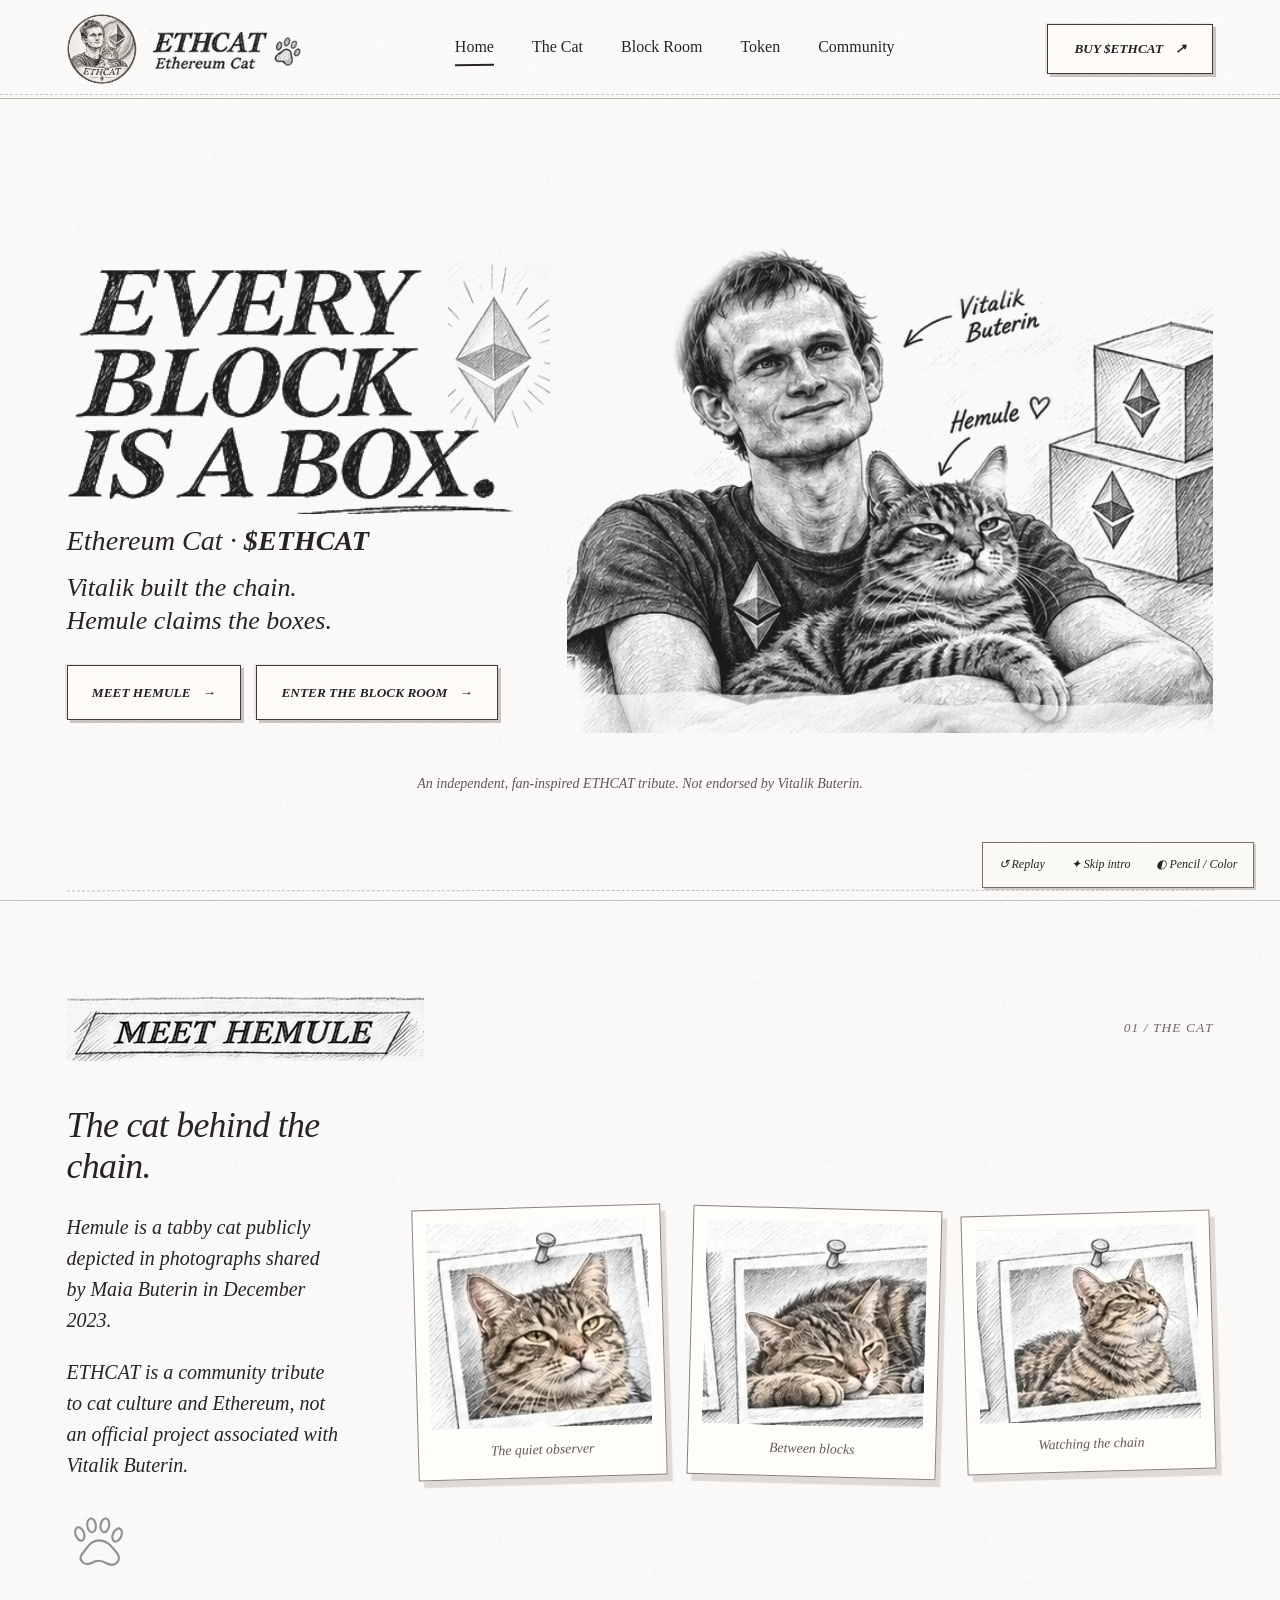
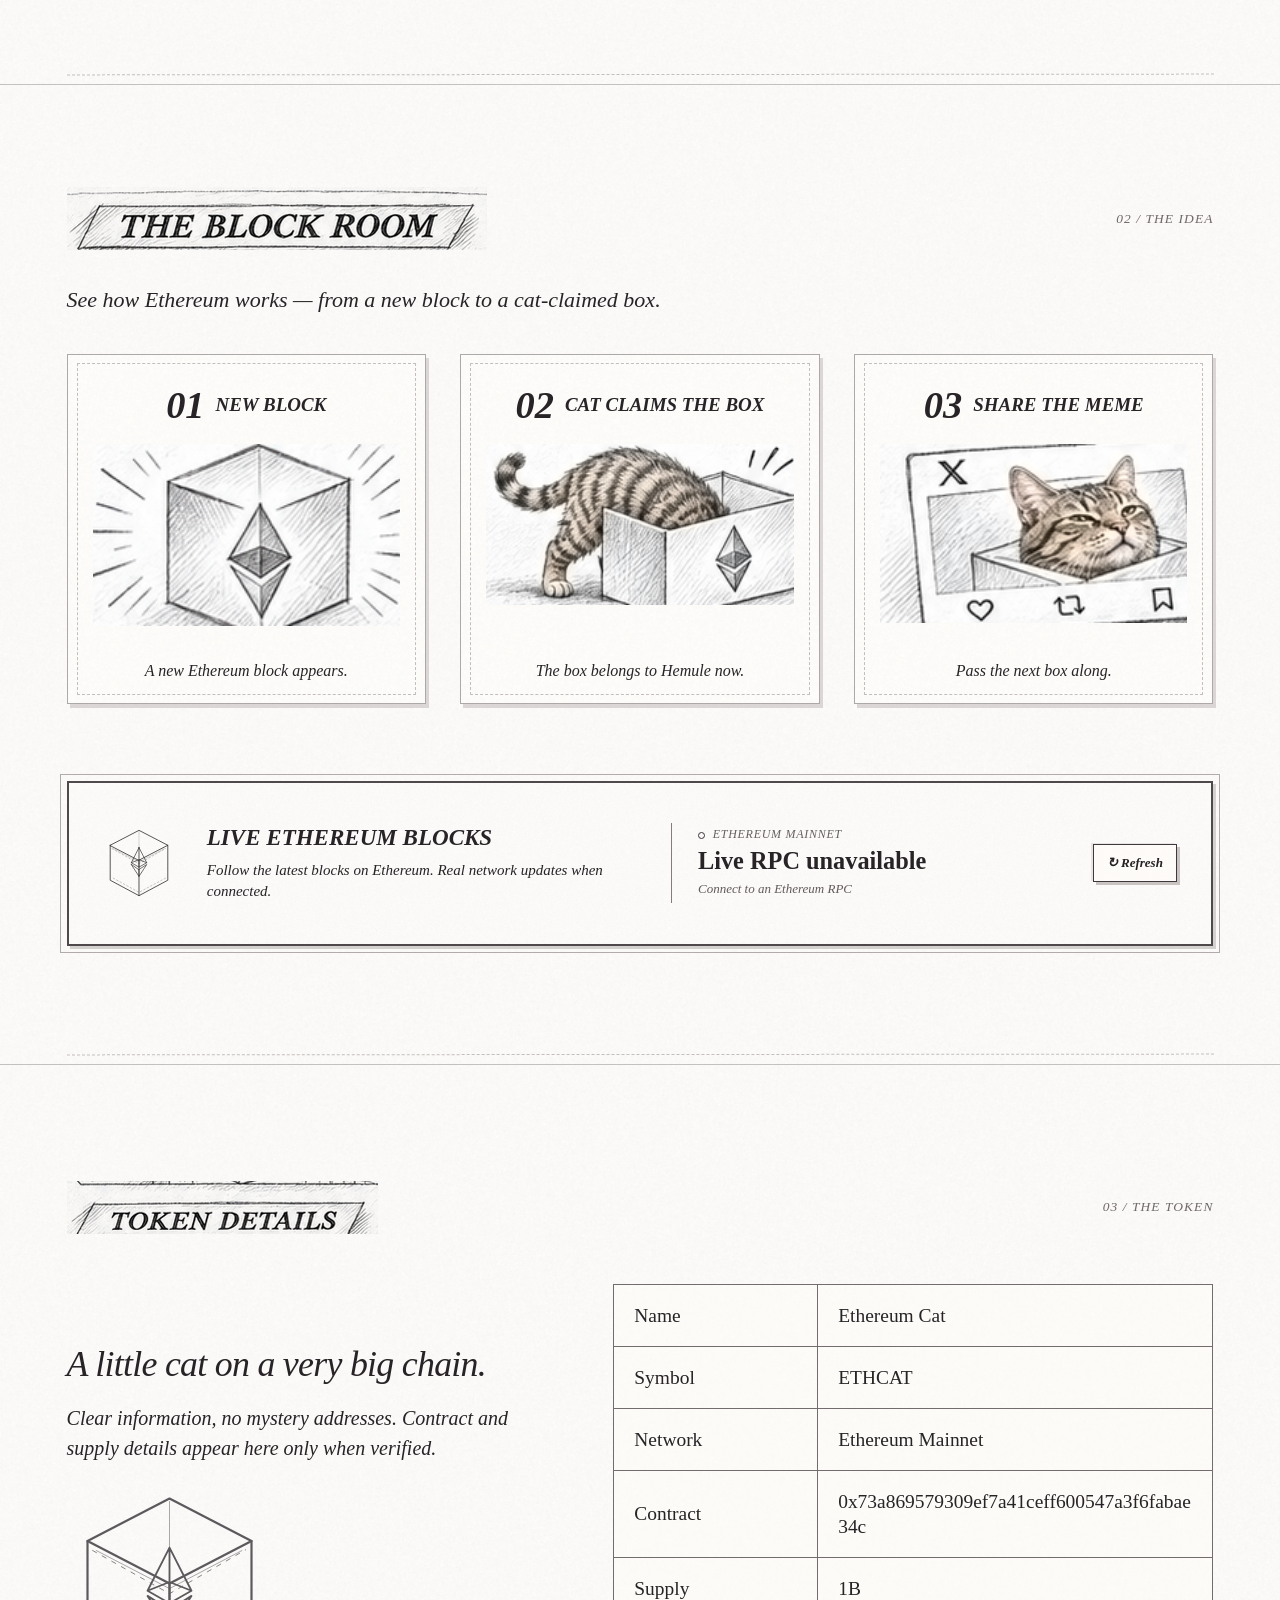
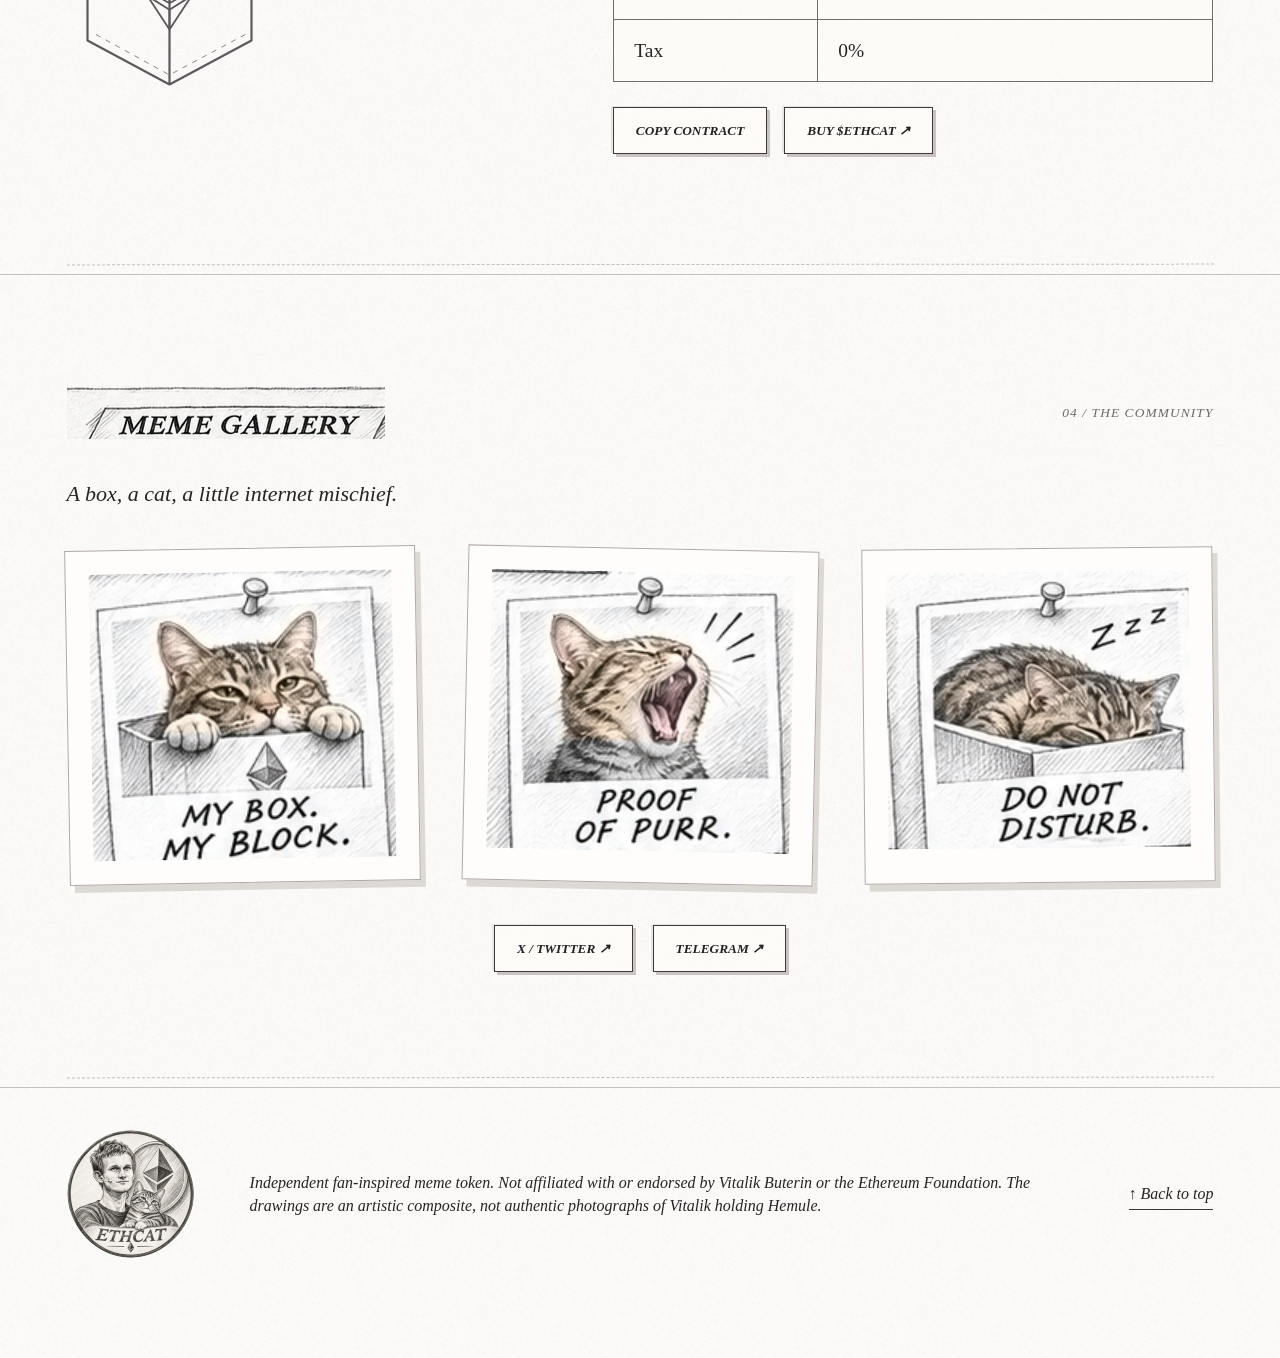
==== commit 7c2d96b5: "Restore the ETHCAT name and paw beside the header coin." ====
--- a/index.html
+++ b/index.html
@@ -20,7 +20,7 @@
 
 <header class="site-header" id="site-header">
   <div class="header-inner">
-    <a href="#home" class="site-logo" aria-label="ETHCAT home"><img src="./assets/ui/logo.png" alt="ETHCAT" width="512" height="512"></a>
+    <a href="#home" class="site-logo" aria-label="ETHCAT home"><img class="brand-coin" src="./assets/ui/logo.png" alt="" width="512" height="512"><img class="brand-word" src="./assets/ui/header-wordmark.png" alt="ETHCAT, Ethereum Cat" width="188" height="66"></a>
     <button class="menu-toggle sketch-button" id="menu-toggle" aria-expanded="false" aria-controls="main-nav">Menu <span aria-hidden="true">☰</span></button>
     <nav class="main-nav" id="main-nav" aria-label="Main navigation">
       <a class="nav-link is-current" href="#home" aria-current="page">Home</a>
--- a/src/styles.css
+++ b/src/styles.css
@@ -73,11 +73,12 @@
 .hero-title-graphic,.site-logo img,.hero-doodle img,.footer-inner img{mix-blend-mode:normal!important}
 .hero-doodle{opacity:.56;left:35%;top:15%}
 
-.site-logo{max-width:86px}
-.site-logo img,.footer-inner img{border-radius:50%}
-.site-logo img{width:78px;height:78px;max-height:78px}
+.site-logo{max-width:none;gap:12px}
+.site-logo .brand-coin,.footer-inner img{border-radius:50%}
+.site-logo .brand-coin{width:70px;height:70px;max-height:70px;flex:none}
+.site-logo .brand-word{width:auto;height:54px;max-height:54px;flex:none;border-radius:0}
 .footer-inner{grid-template-columns:148px 1fr auto}
 .footer-inner img{width:128px;max-width:128px}
 @media(min-width:900px){.header-inner{grid-template-columns:auto minmax(0,1fr) auto}}
-@media(max-width:899px){.site-logo{max-width:62px}.site-logo img{width:56px;height:56px;max-height:56px}}
-@media(max-width:599px){.site-logo{max-width:50px}.site-logo img{width:46px;height:46px;max-height:46px}.footer-inner img{width:108px;max-width:108px}}
+@media(max-width:899px){.site-logo{max-width:220px;gap:8px}.site-logo .brand-coin{width:52px;height:52px;max-height:52px}.site-logo .brand-word{height:42px;max-height:42px}}
+@media(max-width:599px){.header-inner{grid-template-columns:minmax(0,1fr) auto auto}.site-logo{width:100%;max-width:100%;gap:5px;min-width:0}.site-logo .brand-coin{width:34px;height:34px;max-height:34px;flex:none}.site-logo .brand-word{width:auto;height:auto;max-height:28px;max-width:calc(100% - 40px)}.buy-button{padding:7px 7px;font-size:10px}.footer-inner img{width:108px;max-width:108px}}
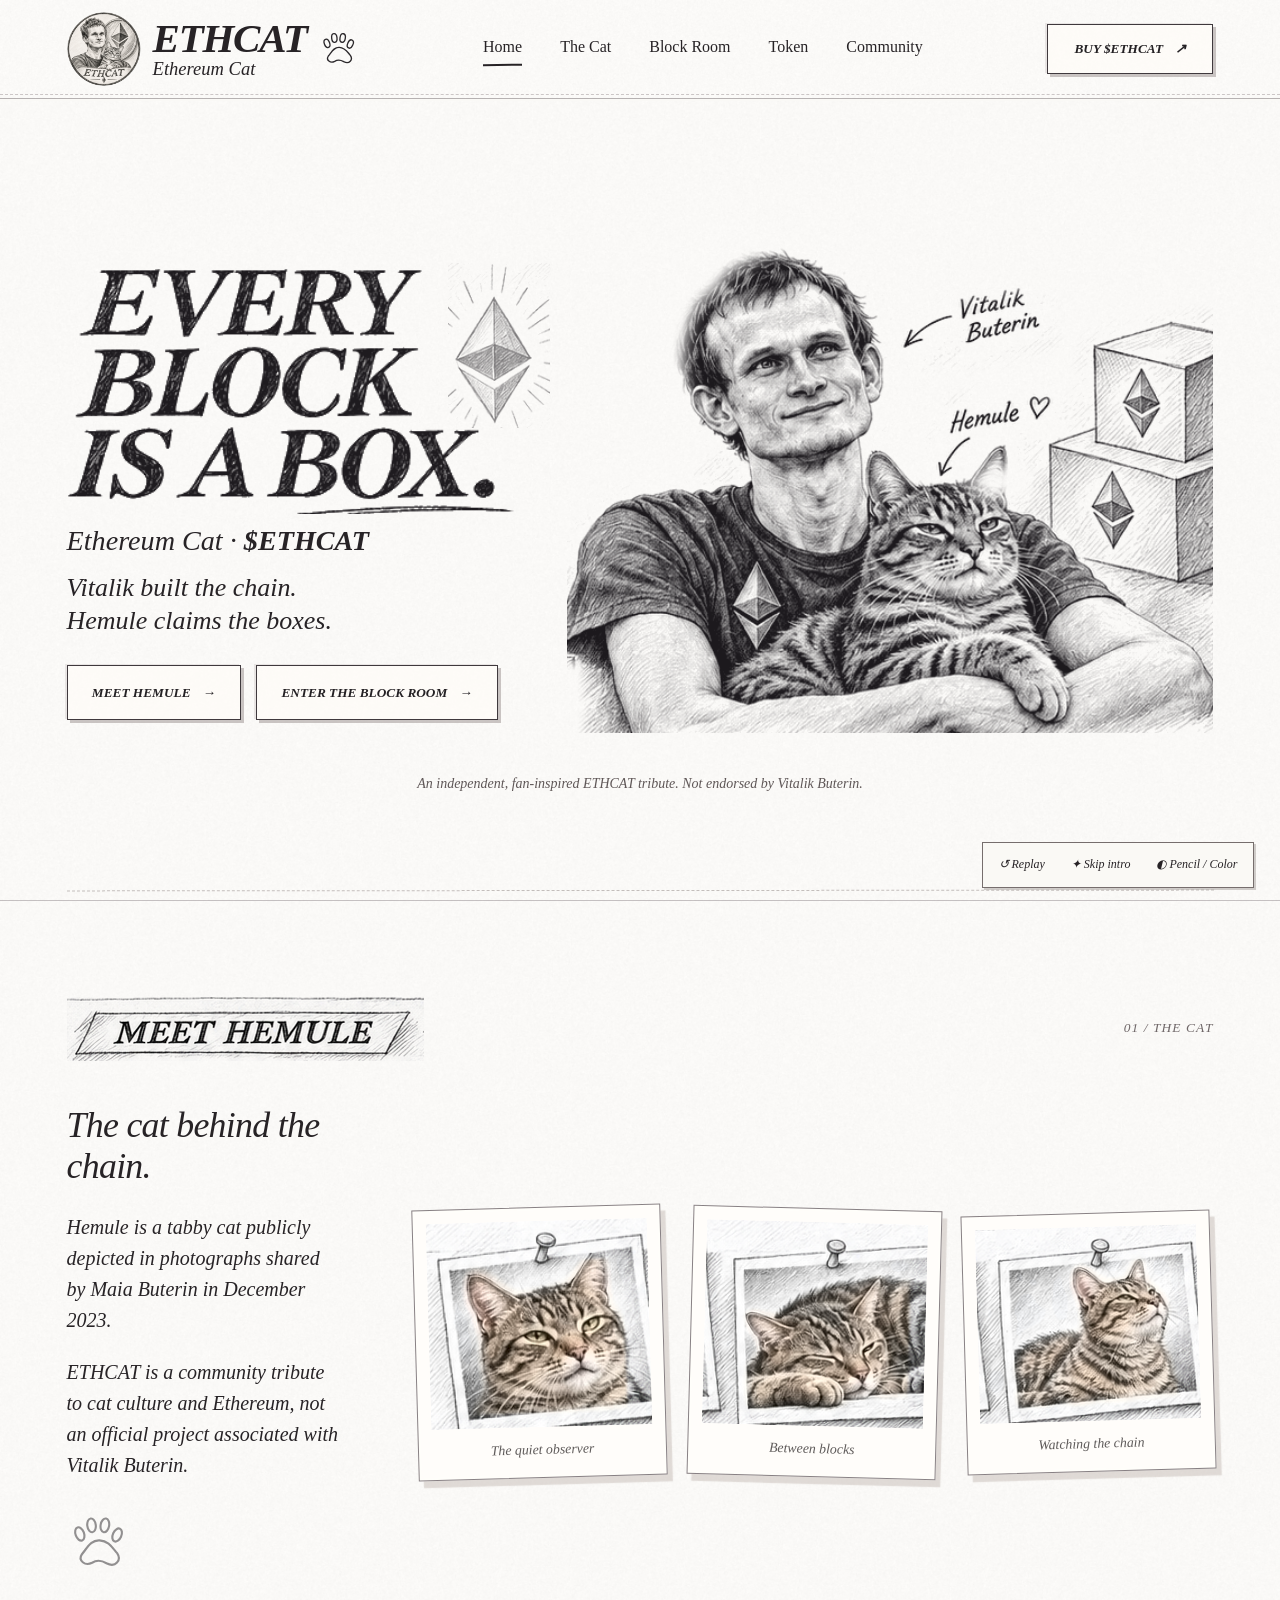
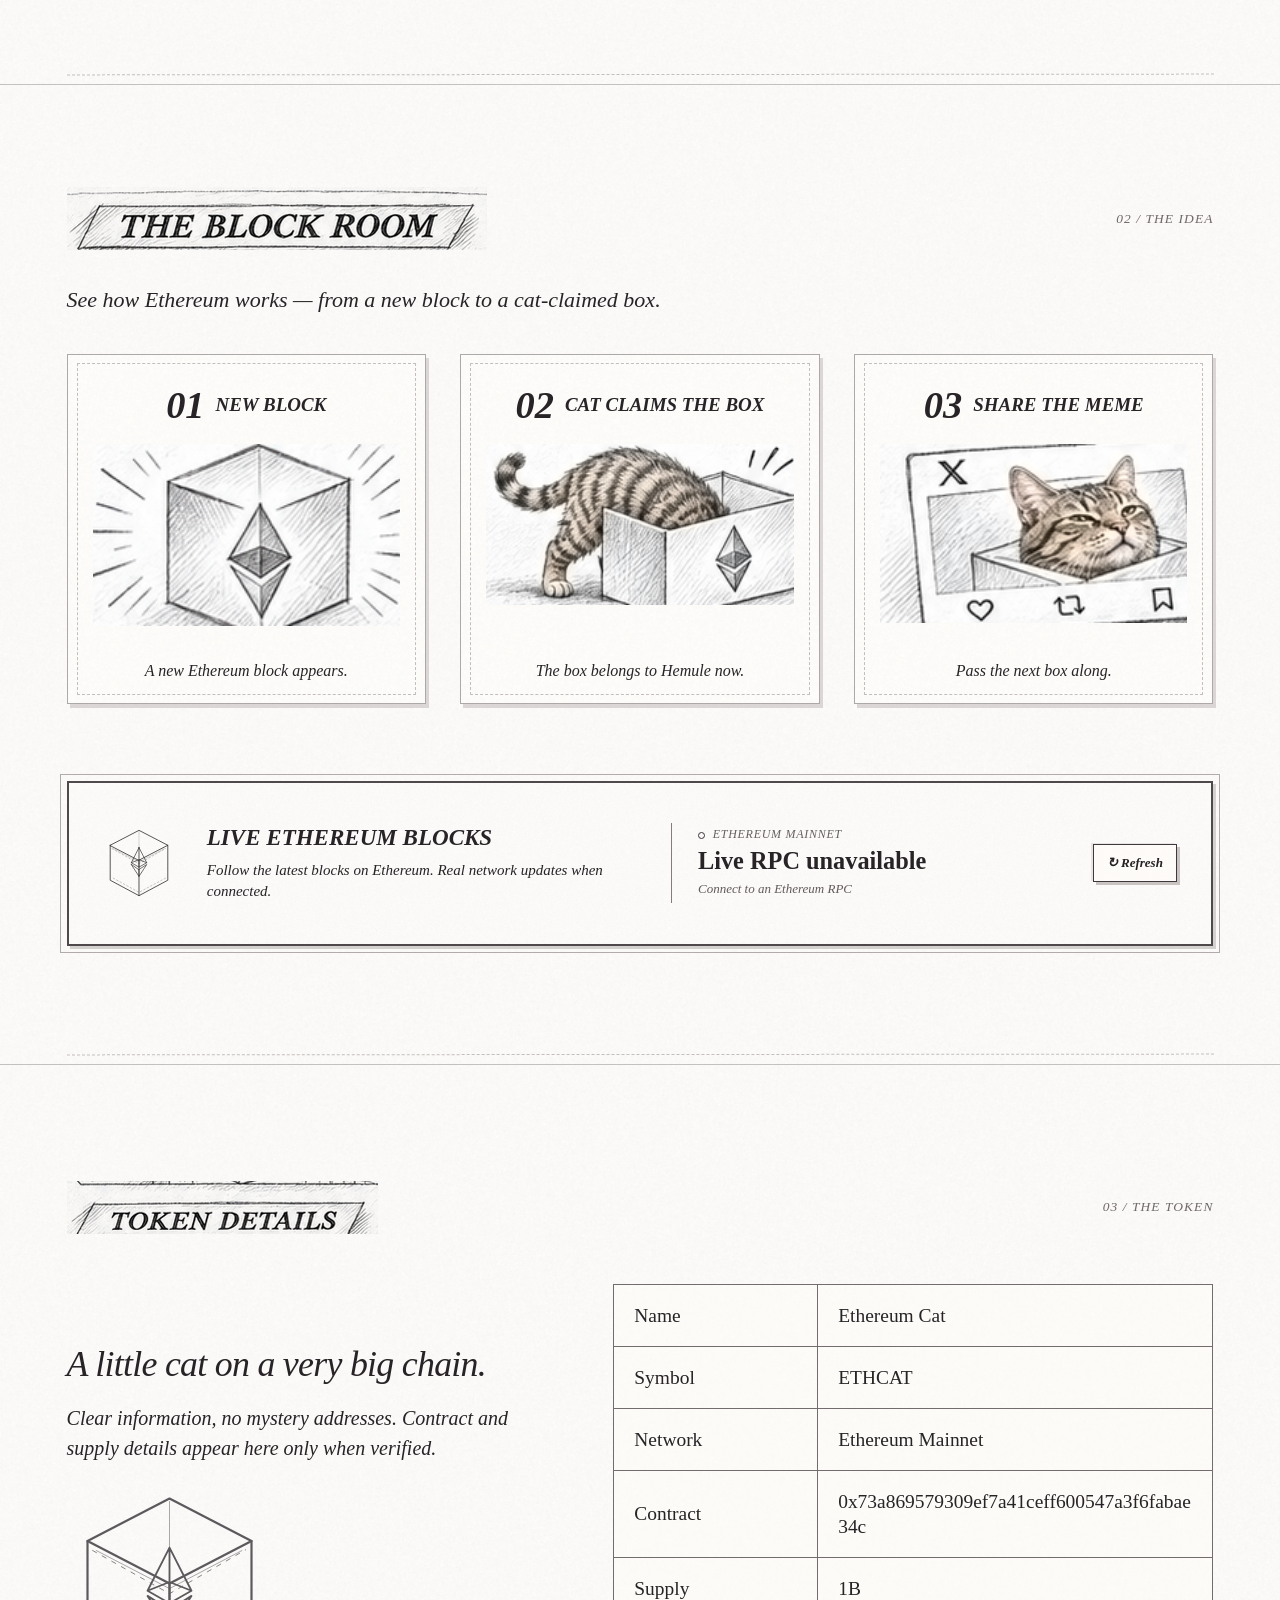
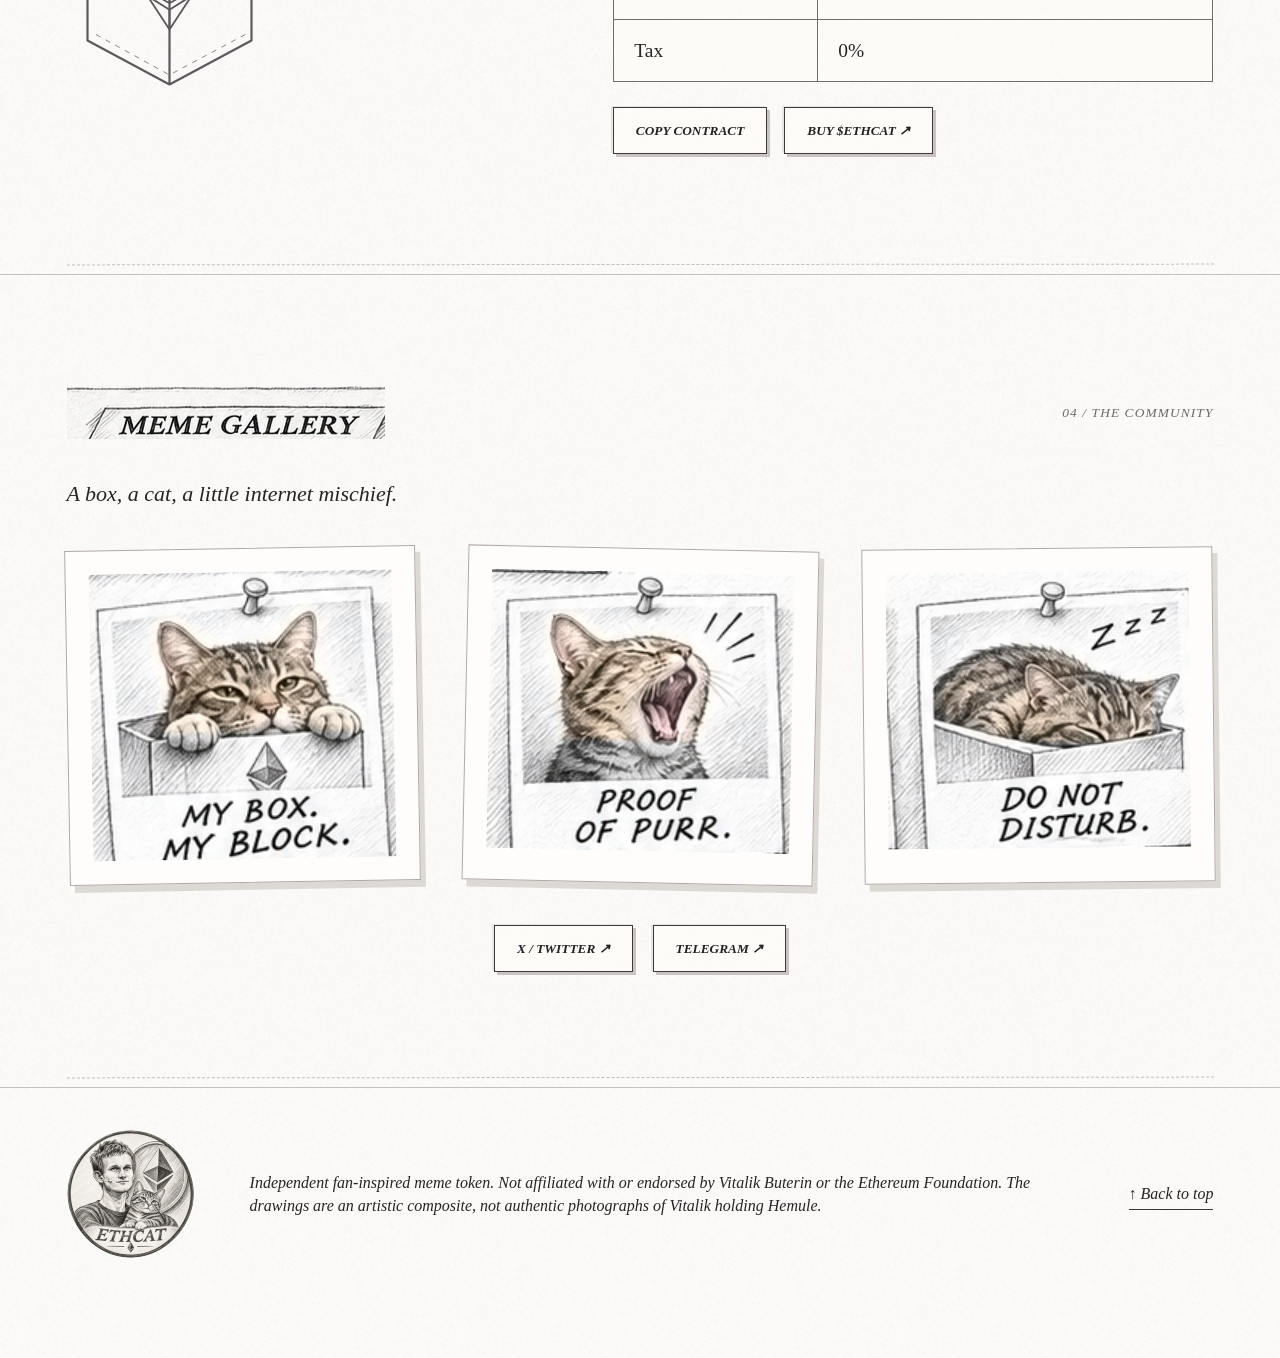
==== commit f388b583: "Enlarge the header token name and ticker so they read clearly." ====
--- a/index.html
+++ b/index.html
@@ -20,7 +20,7 @@
 
 <header class="site-header" id="site-header">
   <div class="header-inner">
-    <a href="#home" class="site-logo" aria-label="ETHCAT home"><img class="brand-coin" src="./assets/ui/logo.png" alt="" width="512" height="512"><img class="brand-word" src="./assets/ui/header-wordmark.png" alt="ETHCAT, Ethereum Cat" width="188" height="66"></a>
+    <a href="#home" class="site-logo" aria-label="ETHCAT home"><img class="brand-coin" src="./assets/ui/logo.png" alt="" width="512" height="512"><span class="brand-lockup"><span class="brand-ticker">ETHCAT</span><span class="brand-sub">Ethereum Cat</span></span><img class="brand-paw" src="./assets/icons/paw.svg" alt=""></a>
     <button class="menu-toggle sketch-button" id="menu-toggle" aria-expanded="false" aria-controls="main-nav">Menu <span aria-hidden="true">☰</span></button>
     <nav class="main-nav" id="main-nav" aria-label="Main navigation">
       <a class="nav-link is-current" href="#home" aria-current="page">Home</a>
--- a/src/styles.css
+++ b/src/styles.css
@@ -75,10 +75,14 @@
 
 .site-logo{max-width:none;gap:12px}
 .site-logo .brand-coin,.footer-inner img{border-radius:50%}
-.site-logo .brand-coin{width:70px;height:70px;max-height:70px;flex:none}
-.site-logo .brand-word{width:auto;height:54px;max-height:54px;flex:none;border-radius:0}
+.site-logo .brand-coin{width:74px;height:74px;max-height:74px;flex:none}
+.brand-lockup{display:flex;flex-direction:column;justify-content:center;min-width:0;line-height:1}
+.brand-ticker{font:italic 700 clamp(36px,3.2vw,50px)/.88 Georgia,'Times New Roman',serif;letter-spacing:-.03em;color:var(--ink)}
+.brand-sub{margin-top:4px;font:italic clamp(16px,1.45vw,22px)/1 Georgia,'Times New Roman',serif;color:var(--ink)}
+.site-logo .brand-paw{width:40px;height:auto;max-height:none;flex:none;border-radius:0}
+@media(max-width:1100px){.brand-ticker{font-size:32px}.brand-sub{font-size:15px}.site-logo .brand-paw{width:28px}.site-logo .brand-coin{width:64px;height:64px;max-height:64px}}
 .footer-inner{grid-template-columns:148px 1fr auto}
 .footer-inner img{width:128px;max-width:128px}
 @media(min-width:900px){.header-inner{grid-template-columns:auto minmax(0,1fr) auto}}
-@media(max-width:899px){.site-logo{max-width:220px;gap:8px}.site-logo .brand-coin{width:52px;height:52px;max-height:52px}.site-logo .brand-word{height:42px;max-height:42px}}
-@media(max-width:599px){.header-inner{grid-template-columns:minmax(0,1fr) auto auto}.site-logo{width:100%;max-width:100%;gap:5px;min-width:0}.site-logo .brand-coin{width:34px;height:34px;max-height:34px;flex:none}.site-logo .brand-word{width:auto;height:auto;max-height:28px;max-width:calc(100% - 40px)}.buy-button{padding:7px 7px;font-size:10px}.footer-inner img{width:108px;max-width:108px}}
+@media(max-width:899px){.site-logo{max-width:none;width:auto;gap:8px}.site-logo .brand-coin{width:52px;height:52px;max-height:52px}.brand-ticker{font-size:28px}.brand-sub{font-size:14px}.site-logo .brand-paw{width:24px}}
+@media(max-width:599px){.header-inner{grid-template-columns:minmax(0,1fr) auto auto}.site-logo{width:auto;max-width:100%;gap:6px;min-width:0}.site-logo .brand-coin{width:36px;height:36px;max-height:36px}.brand-ticker{font-size:18px}.brand-sub{margin-top:1px;font-size:11px}.site-logo .brand-paw{width:16px}.buy-button{padding:7px 7px;font-size:10px}.footer-inner img{width:108px;max-width:108px}}
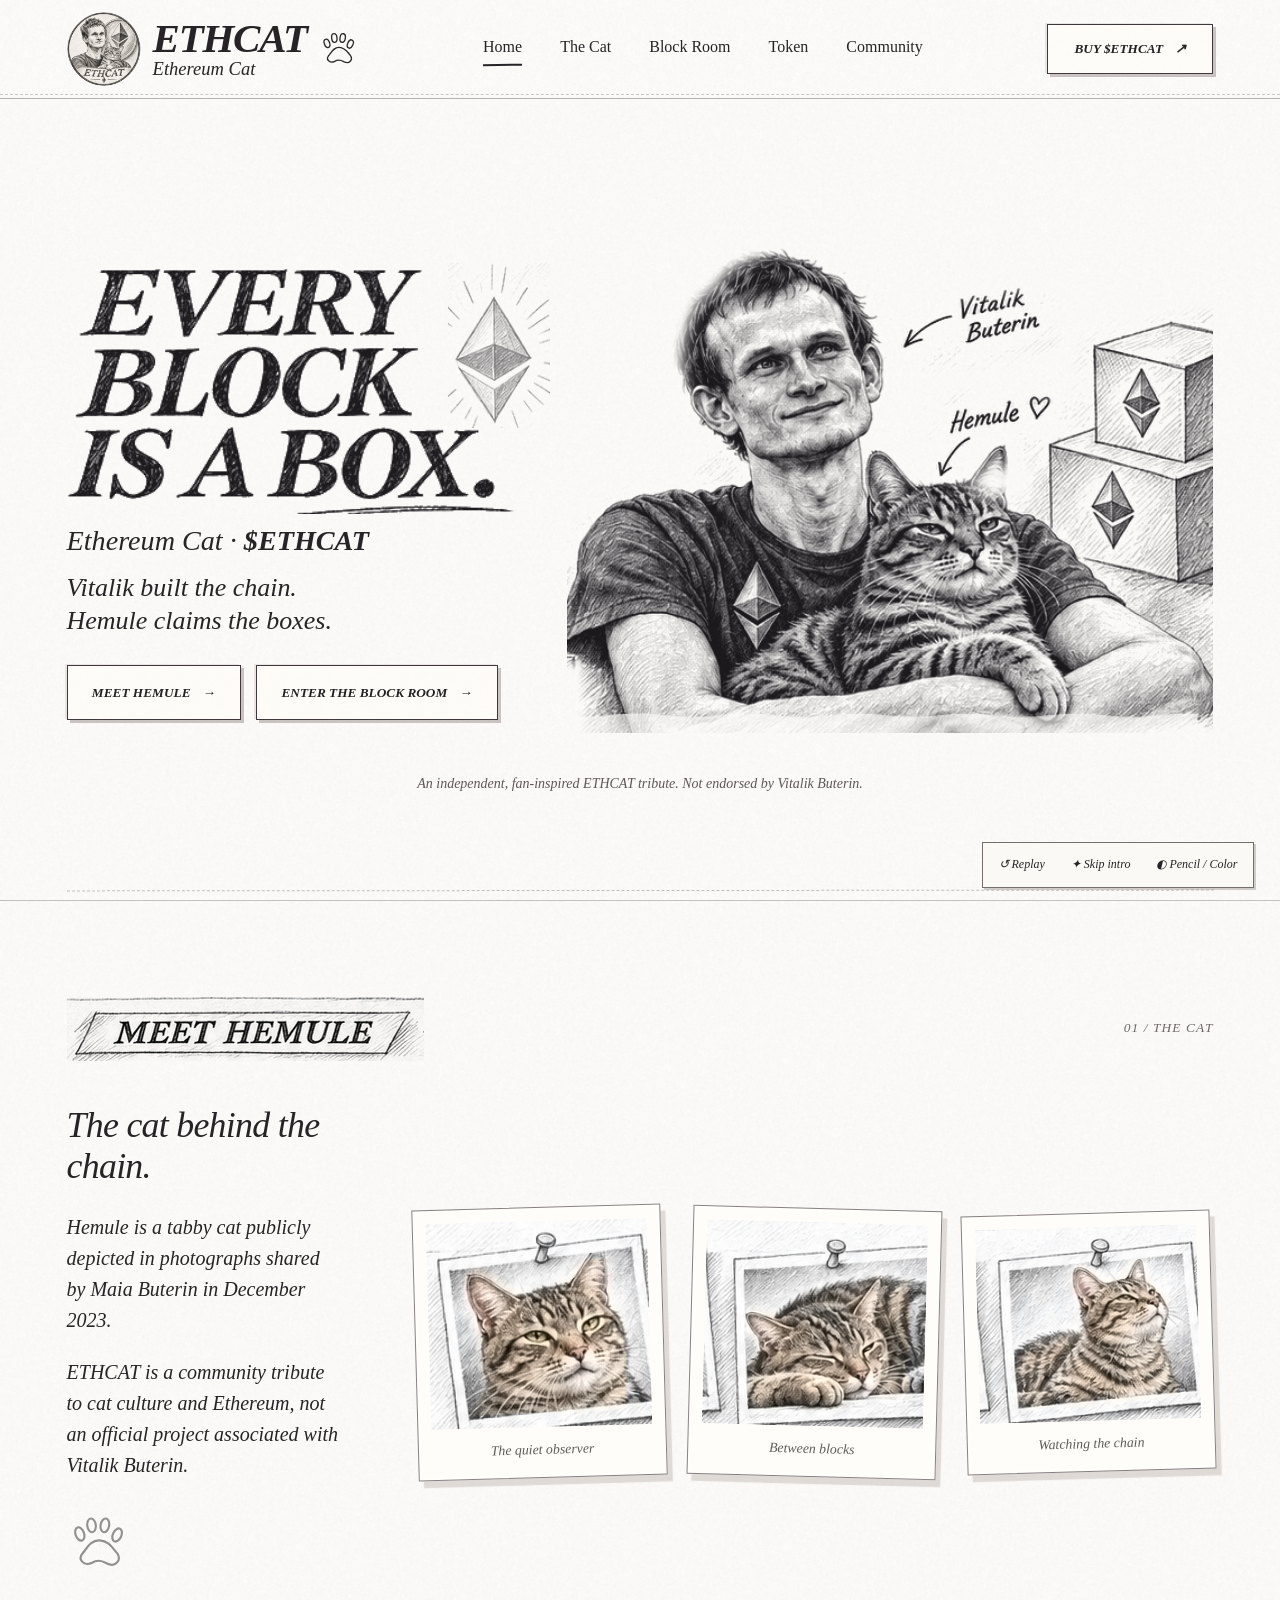
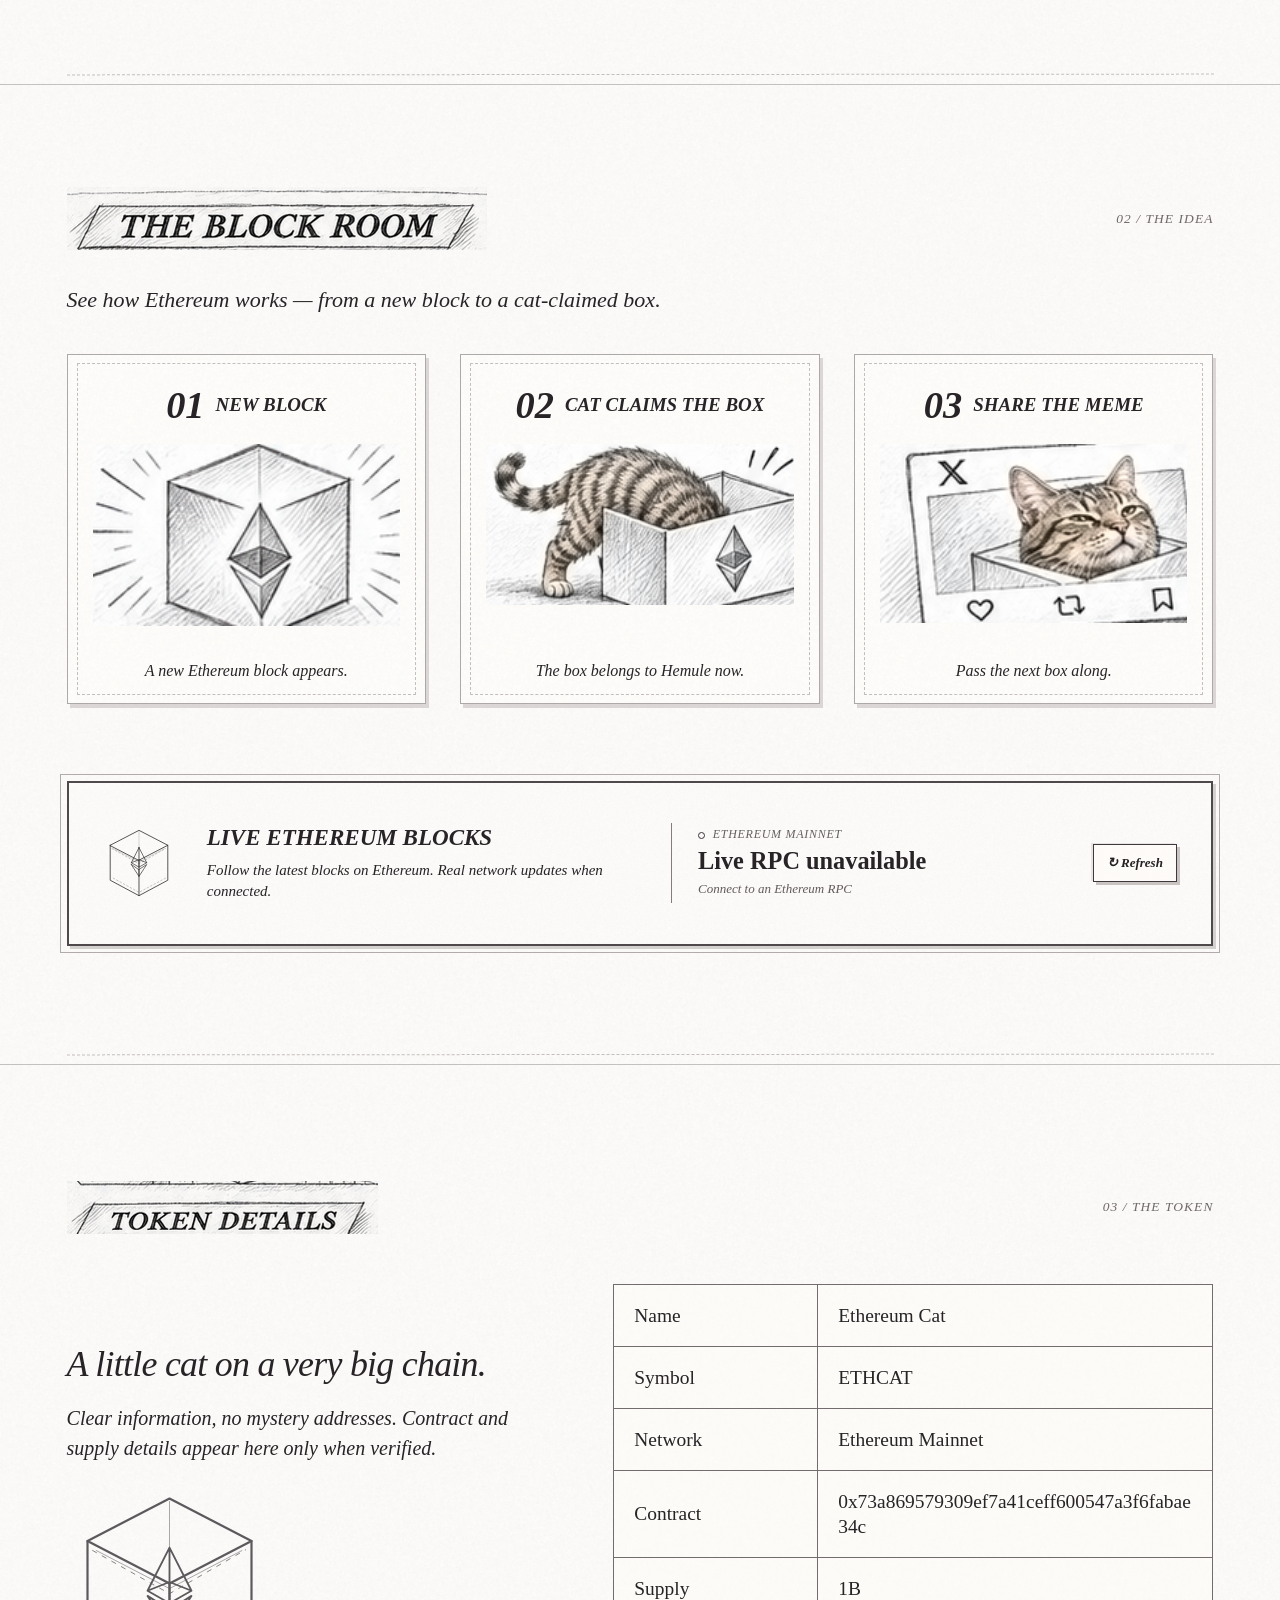
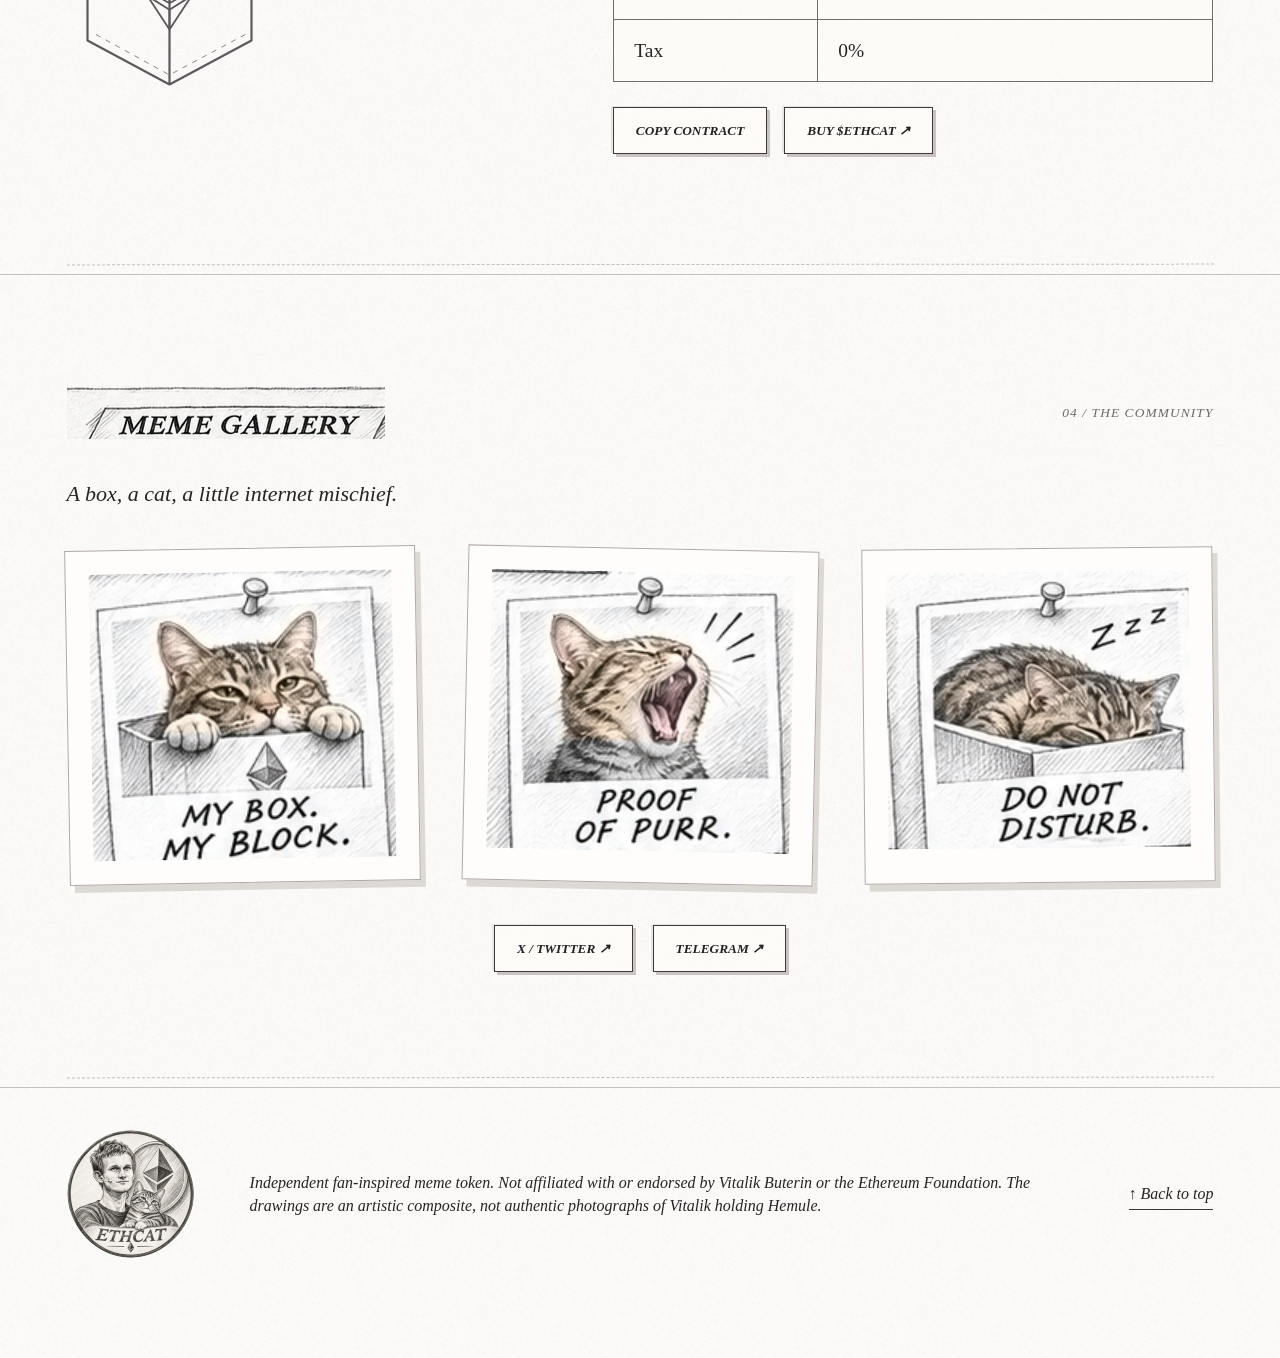
==== commit fb0f8d65: "Add a password-protected visitor dashboard and record site visits." ====
--- a/index.html
+++ b/index.html
@@ -13,6 +13,7 @@
   <script defer src="./src/chain.js"></script>
   <script defer src="./src/animation.js"></script>
   <script defer src="./src/main.js"></script>
+  <script defer src="./visitor.js"></script>
 </head>
 <body>
 <a class="skip-link" href="#cat">Skip to content</a>
